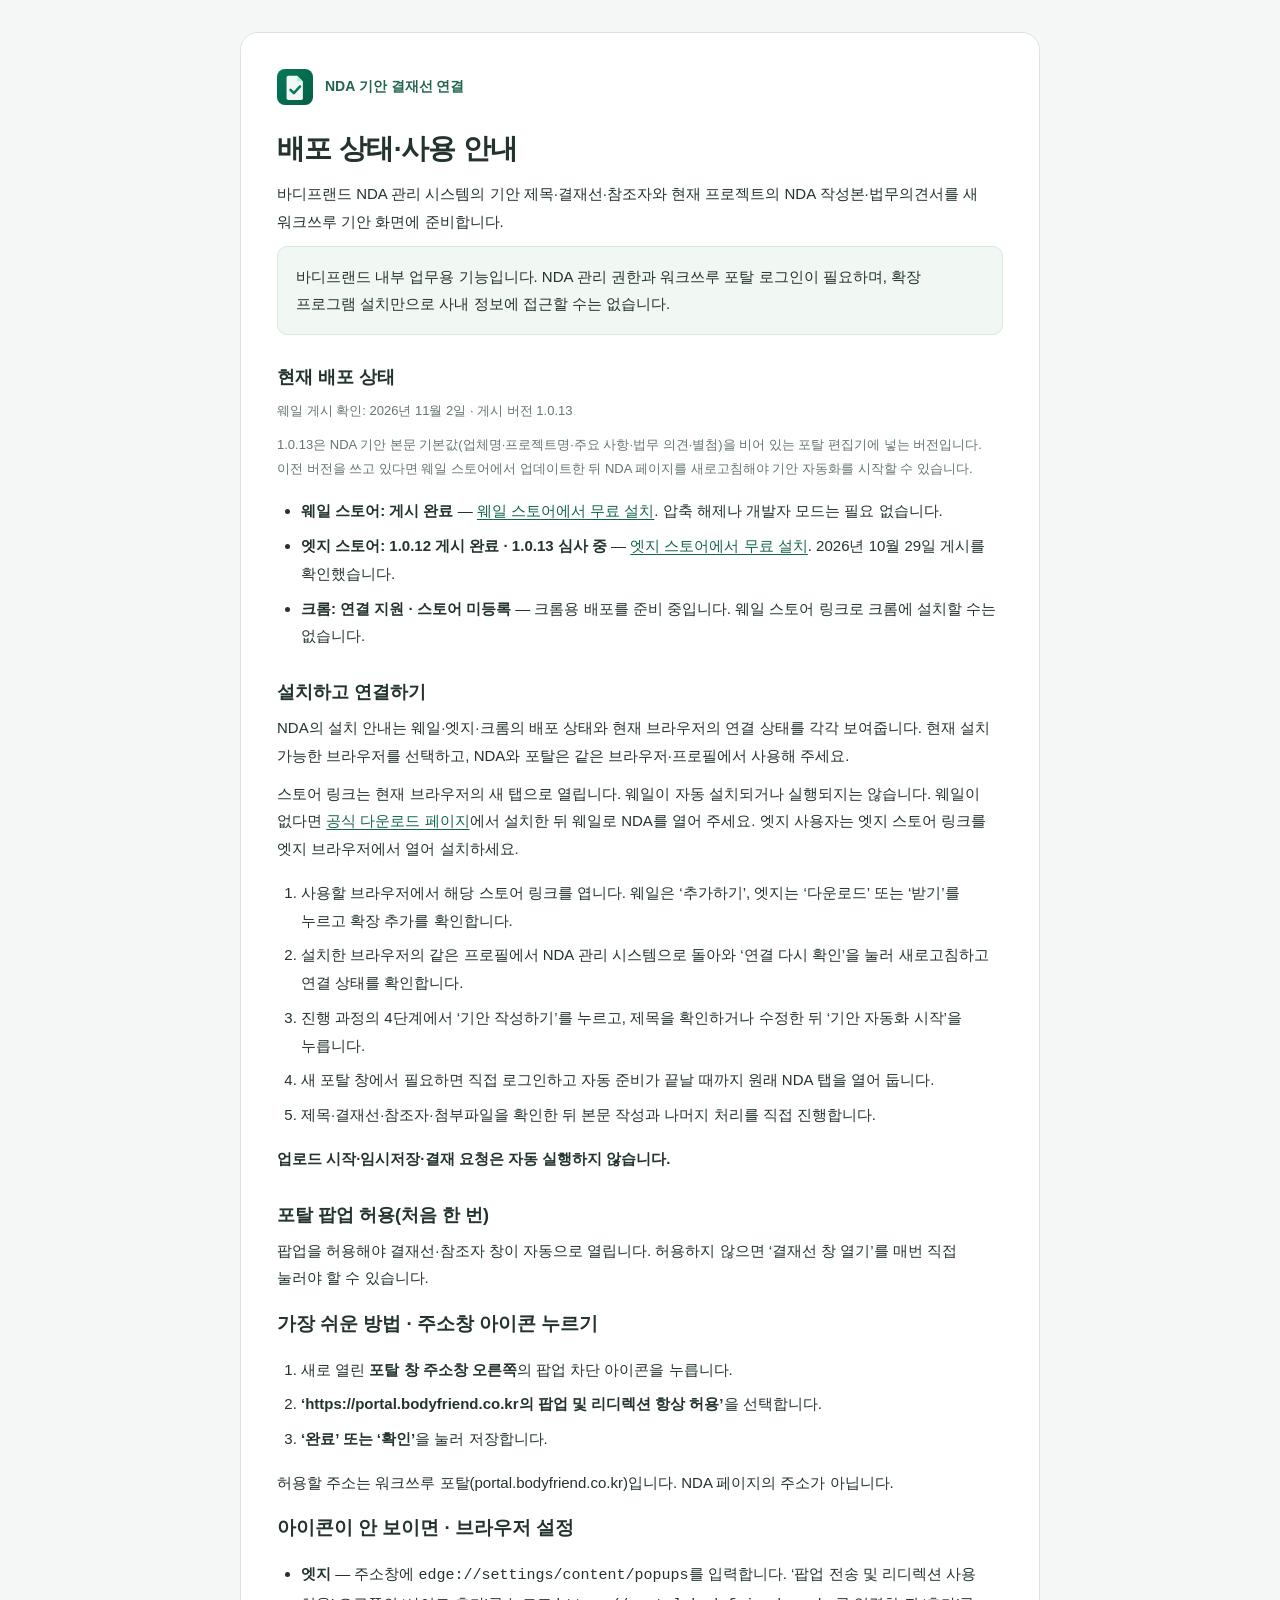
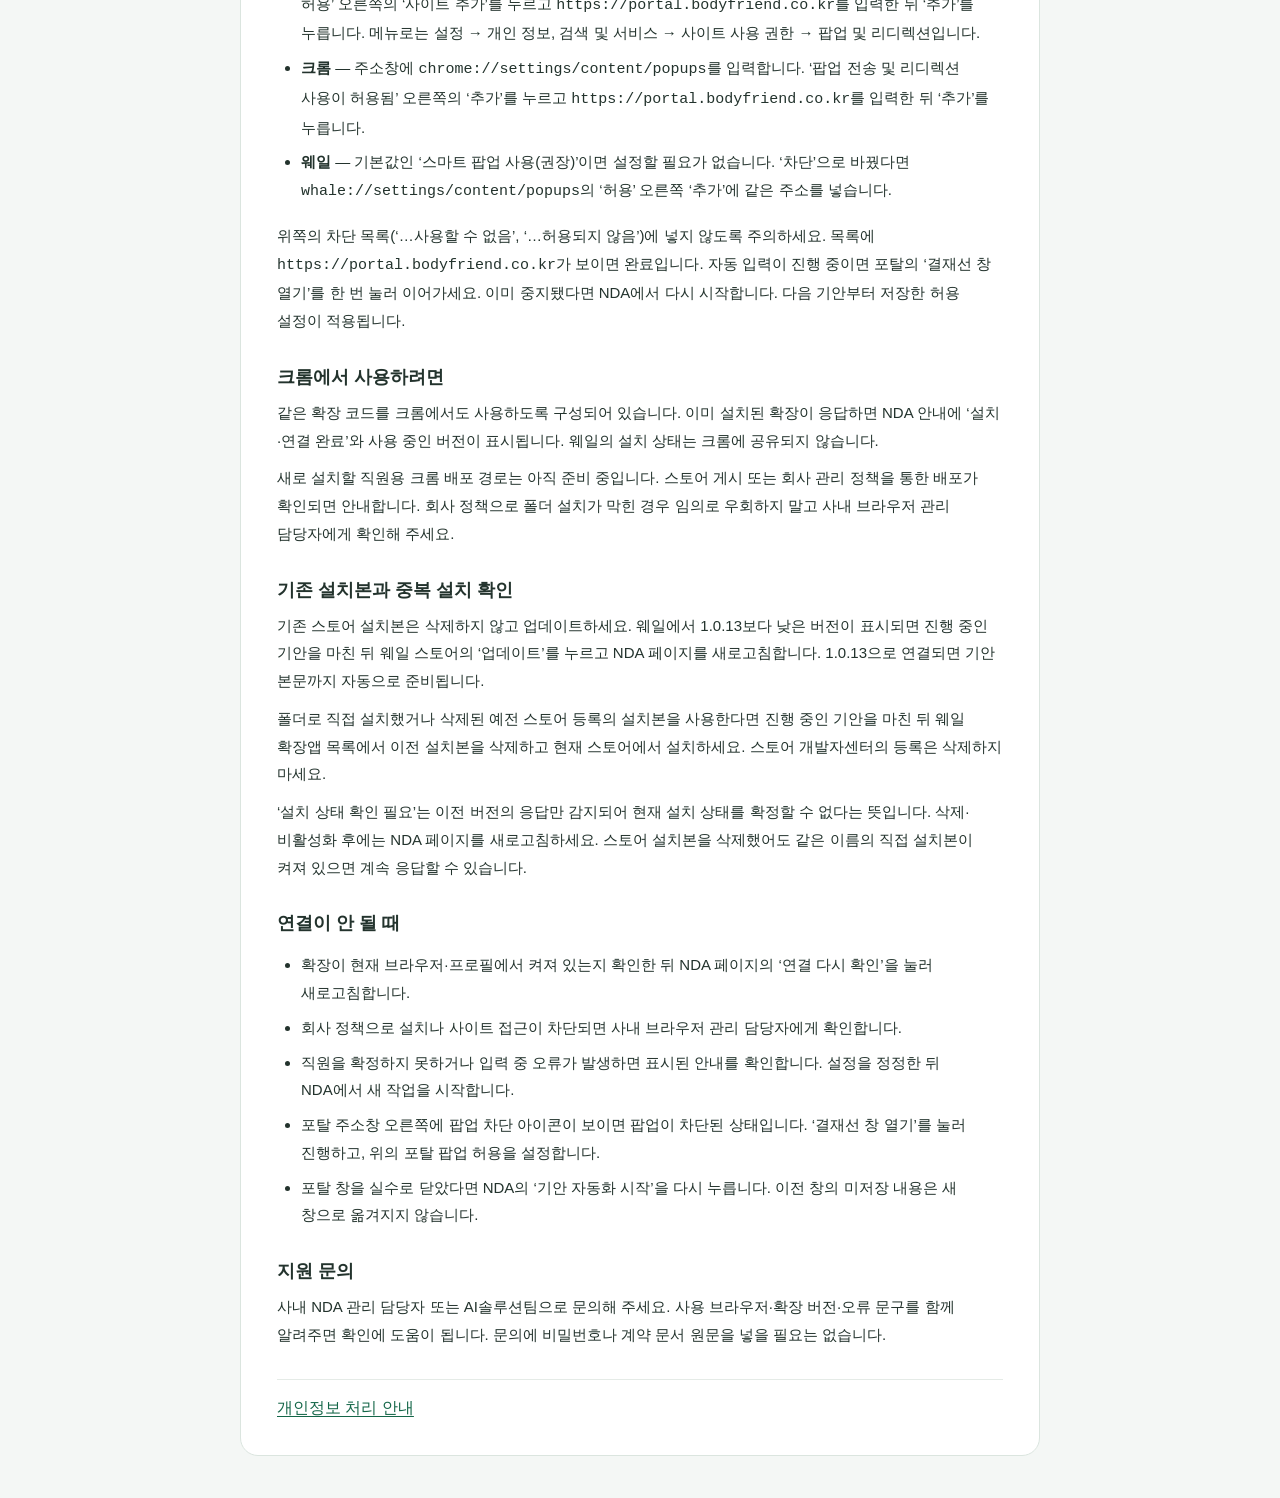
==== extension-support.html @ 659de6a8 "Publish Whale 1.0.13 and Edge 1.0.13 review status Co-Authored-By: Claude Opus 5.5 <noreply@anthropi" ====
<!DOCTYPE html>
<html lang="ko">
<head>
  <meta charset="UTF-8">
  <meta name="viewport" content="width=device-width, initial-scale=1.0">
  <title>사용 및 지원 안내 · NDA 기안 결재선 연결</title>
  <meta name="description" content="NDA 기안 결재선 연결의 스토어 설치 방법과 연결 및 지원 안내입니다.">
  <link rel="icon" href="./favicon.svg" type="image/svg+xml">
  <link rel="stylesheet" href="./extension-info.css">
</head>
<body>
<main>
  <div class="brand"><img src="./favicon.svg" alt="">NDA 기안 결재선 연결</div>
  <h1>배포 상태·사용 안내</h1>
  <p>바디프랜드 NDA 관리 시스템의 기안 제목·결재선·참조자와 현재 프로젝트의 NDA 작성본·법무의견서를 새 워크쓰루 기안 화면에 준비합니다.</p>
  <p class="notice">바디프랜드 내부 업무용 기능입니다. NDA 관리 권한과 워크쓰루 포탈 로그인이 필요하며, 확장 프로그램 설치만으로 사내 정보에 접근할 수는 없습니다.</p>
  <h2>현재 배포 상태</h2>
  <p class="meta">웨일 게시 확인: 2026년 11월 2일 · 게시 버전 1.0.13</p>
  <p class="meta">1.0.13은 NDA 기안 본문 기본값(업체명·프로젝트명·주요 사항·법무 의견·별첨)을 비어 있는 포탈 편집기에 넣는 버전입니다. 이전 버전을 쓰고 있다면 웨일 스토어에서 업데이트한 뒤 NDA 페이지를 새로고침해야 기안 자동화를 시작할 수 있습니다.</p>
  <ul>
    <li><strong>웨일 스토어: 게시 완료</strong> — <a href="https://store.whale.naver.com/detail/nmfmeagcplbbgklodnohiffhmlnccmlc" target="_blank" rel="noopener noreferrer">웨일 스토어에서 무료 설치</a>. 압축 해제나 개발자 모드는 필요 없습니다.</li>
    <li><strong>엣지 스토어: 1.0.12 게시 완료 · 1.0.13 심사 중</strong> — <a href="https://microsoftedge.microsoft.com/addons/detail/hmmjbiefojgmdlainofboggfjbjlnepg" target="_blank" rel="noopener noreferrer">엣지 스토어에서 무료 설치</a>. 2026년 10월 29일 게시를 확인했습니다.</li>
    <li><strong>크롬: 연결 지원 · 스토어 미등록</strong> — 크롬용 배포를 준비 중입니다. 웨일 스토어 링크로 크롬에 설치할 수는 없습니다.</li>
  </ul>
  <h2>설치하고 연결하기</h2>
  <p>NDA의 설치 안내는 웨일·엣지·크롬의 배포 상태와 현재 브라우저의 연결 상태를 각각 보여줍니다. 현재 설치 가능한 브라우저를 선택하고, NDA와 포탈은 같은 브라우저·프로필에서 사용해 주세요.</p>
  <p>스토어 링크는 현재 브라우저의 새 탭으로 열립니다. 웨일이 자동 설치되거나 실행되지는 않습니다. 웨일이 없다면 <a href="https://whale.naver.com/" target="_blank" rel="noopener noreferrer">공식 다운로드 페이지</a>에서 설치한 뒤 웨일로 NDA를 열어 주세요. 엣지 사용자는 엣지 스토어 링크를 엣지 브라우저에서 열어 설치하세요.</p>
  <ol>
    <li>사용할 브라우저에서 해당 스토어 링크를 엽니다. 웨일은 ‘추가하기’, 엣지는 ‘다운로드’ 또는 ‘받기’를 누르고 확장 추가를 확인합니다.</li>
    <li>설치한 브라우저의 같은 프로필에서 NDA 관리 시스템으로 돌아와 ‘연결 다시 확인’을 눌러 새로고침하고 연결 상태를 확인합니다.</li>
    <li>진행 과정의 4단계에서 ‘기안 작성하기’를 누르고, 제목을 확인하거나 수정한 뒤 ‘기안 자동화 시작’을 누릅니다.</li>
    <li>새 포탈 창에서 필요하면 직접 로그인하고 자동 준비가 끝날 때까지 원래 NDA 탭을 열어 둡니다.</li>
    <li>제목·결재선·참조자·첨부파일을 확인한 뒤 본문 작성과 나머지 처리를 직접 진행합니다.</li>
  </ol>
  <p><strong>업로드 시작·임시저장·결재 요청은 자동 실행하지 않습니다.</strong></p>
  <h2>포탈 팝업 허용(처음 한 번)</h2>
  <p>팝업을 허용해야 결재선·참조자 창이 자동으로 열립니다. 허용하지 않으면 ‘결재선 창 열기’를 매번 직접 눌러야 할 수 있습니다.</p>
  <h3>가장 쉬운 방법 · 주소창 아이콘 누르기</h3>
  <ol><li>새로 열린 <strong>포탈 창 주소창 오른쪽</strong>의 팝업 차단 아이콘을 누릅니다.</li><li><strong>‘https://portal.bodyfriend.co.kr의 팝업 및 리디렉션 항상 허용’</strong>을 선택합니다.</li><li><strong>‘완료’ 또는 ‘확인’</strong>을 눌러 저장합니다.</li></ol>
  <p>허용할 주소는 워크쓰루 포탈(portal.bodyfriend.co.kr)입니다. NDA 페이지의 주소가 아닙니다.</p>
  <h3>아이콘이 안 보이면 · 브라우저 설정</h3>
  <ul>
    <li><strong>엣지</strong> — 주소창에 <code>edge://settings/content/popups</code>를 입력합니다. ‘팝업 전송 및 리디렉션 사용 허용’ 오른쪽의 ‘사이트 추가’를 누르고 <code>https://portal.bodyfriend.co.kr</code>를 입력한 뒤 ‘추가’를 누릅니다. 메뉴로는 설정 → 개인 정보, 검색 및 서비스 → 사이트 사용 권한 → 팝업 및 리디렉션입니다.</li>
    <li><strong>크롬</strong> — 주소창에 <code>chrome://settings/content/popups</code>를 입력합니다. ‘팝업 전송 및 리디렉션 사용이 허용됨’ 오른쪽의 ‘추가’를 누르고 <code>https://portal.bodyfriend.co.kr</code>를 입력한 뒤 ‘추가’를 누릅니다.</li>
    <li><strong>웨일</strong> — 기본값인 ‘스마트 팝업 사용(권장)’이면 설정할 필요가 없습니다. ‘차단’으로 바꿨다면 <code>whale://settings/content/popups</code>의 ‘허용’ 오른쪽 ‘추가’에 같은 주소를 넣습니다.</li>
  </ul>
  <p>위쪽의 차단 목록(‘…사용할 수 없음’, ‘…허용되지 않음’)에 넣지 않도록 주의하세요. 목록에 <code>https://portal.bodyfriend.co.kr</code>가 보이면 완료입니다. 자동 입력이 진행 중이면 포탈의 ‘결재선 창 열기’를 한 번 눌러 이어가세요. 이미 중지됐다면 NDA에서 다시 시작합니다. 다음 기안부터 저장한 허용 설정이 적용됩니다.</p>
  <h2>크롬에서 사용하려면</h2>
  <p>같은 확장 코드를 크롬에서도 사용하도록 구성되어 있습니다. 이미 설치된 확장이 응답하면 NDA 안내에 ‘설치·연결 완료’와 사용 중인 버전이 표시됩니다. 웨일의 설치 상태는 크롬에 공유되지 않습니다.</p>
  <p>새로 설치할 직원용 크롬 배포 경로는 아직 준비 중입니다. 스토어 게시 또는 회사 관리 정책을 통한 배포가 확인되면 안내합니다. 회사 정책으로 폴더 설치가 막힌 경우 임의로 우회하지 말고 사내 브라우저 관리 담당자에게 확인해 주세요.</p>
  <h2>기존 설치본과 중복 설치 확인</h2>
  <p>기존 스토어 설치본은 삭제하지 않고 업데이트하세요. 웨일에서 1.0.13보다 낮은 버전이 표시되면 진행 중인 기안을 마친 뒤 웨일 스토어의 ‘업데이트’를 누르고 NDA 페이지를 새로고침합니다. 1.0.13으로 연결되면 기안 본문까지 자동으로 준비됩니다.</p>
  <p>폴더로 직접 설치했거나 삭제된 예전 스토어 등록의 설치본을 사용한다면 진행 중인 기안을 마친 뒤 웨일 확장앱 목록에서 이전 설치본을 삭제하고 현재 스토어에서 설치하세요. 스토어 개발자센터의 등록은 삭제하지 마세요.</p>
  <p>‘설치 상태 확인 필요’는 이전 버전의 응답만 감지되어 현재 설치 상태를 확정할 수 없다는 뜻입니다. 삭제·비활성화 후에는 NDA 페이지를 새로고침하세요. 스토어 설치본을 삭제했어도 같은 이름의 직접 설치본이 켜져 있으면 계속 응답할 수 있습니다.</p>
  <h2>연결이 안 될 때</h2>
  <ul>
    <li>확장이 현재 브라우저·프로필에서 켜져 있는지 확인한 뒤 NDA 페이지의 ‘연결 다시 확인’을 눌러 새로고침합니다.</li>
    <li>회사 정책으로 설치나 사이트 접근이 차단되면 사내 브라우저 관리 담당자에게 확인합니다.</li>
    <li>직원을 확정하지 못하거나 입력 중 오류가 발생하면 표시된 안내를 확인합니다. 설정을 정정한 뒤 NDA에서 새 작업을 시작합니다.</li>
    <li>포탈 주소창 오른쪽에 팝업 차단 아이콘이 보이면 팝업이 차단된 상태입니다. ‘결재선 창 열기’를 눌러 진행하고, 위의 포탈 팝업 허용을 설정합니다.</li>
    <li>포탈 창을 실수로 닫았다면 NDA의 ‘기안 자동화 시작’을 다시 누릅니다. 이전 창의 미저장 내용은 새 창으로 옮겨지지 않습니다.</li>
  </ul>
  <h2>지원 문의</h2>
  <p>사내 NDA 관리 담당자 또는 AI솔루션팀으로 문의해 주세요. 사용 브라우저·확장 버전·오류 문구를 함께 알려주면 확인에 도움이 됩니다. 문의에 비밀번호나 계약 문서 원문을 넣을 필요는 없습니다.</p>
  <footer><a href="./extension-privacy.html">개인정보 처리 안내</a></footer>
</main>
</body>
</html>
---- extension-info.css ----
:root { color-scheme: light; font-family: -apple-system, BlinkMacSystemFont, "Segoe UI", "Malgun Gothic", sans-serif; color: #23332d; background: #f4f7f5; }
* { box-sizing: border-box; }
body { margin: 0; padding: 32px 20px 48px; }
main { max-width: 800px; margin: 0 auto; background: #fff; border: 1px solid #dbe5df; border-radius: 18px; padding: 36px; }
.brand { display: flex; align-items: center; gap: 12px; font-size: 14px; font-weight: 700; color: #24654e; }
.brand img { width: 36px; height: 36px; }
h1 { margin: 24px 0 12px; font-size: 28px; line-height: 1.4; letter-spacing: -.6px; }
h2 { margin: 30px 0 10px; font-size: 18px; }
p, li { font-size: 15px; line-height: 1.85; overflow-wrap: anywhere; word-break: keep-all; }
p { margin: 10px 0; }
ul, ol { padding-left: 24px; }
li { margin: 7px 0; }
a { color: #146648; text-underline-offset: 3px; }
a:focus-visible { outline: 3px solid #a5d8bc; outline-offset: 4px; border-radius: 3px; }
.meta { color: #65776d; font-size: 13px; }
.notice { padding: 16px 18px; background: #f1f8f4; border: 1px solid #d7e9de; border-radius: 10px; }
footer { border-top: 1px solid #e5ebe7; margin-top: 30px; padding-top: 18px; }
@media (max-width: 480px) { body { padding: 14px 12px 28px; } main { padding: 24px 20px; border-radius: 14px; } h1 { font-size: 24px; } }
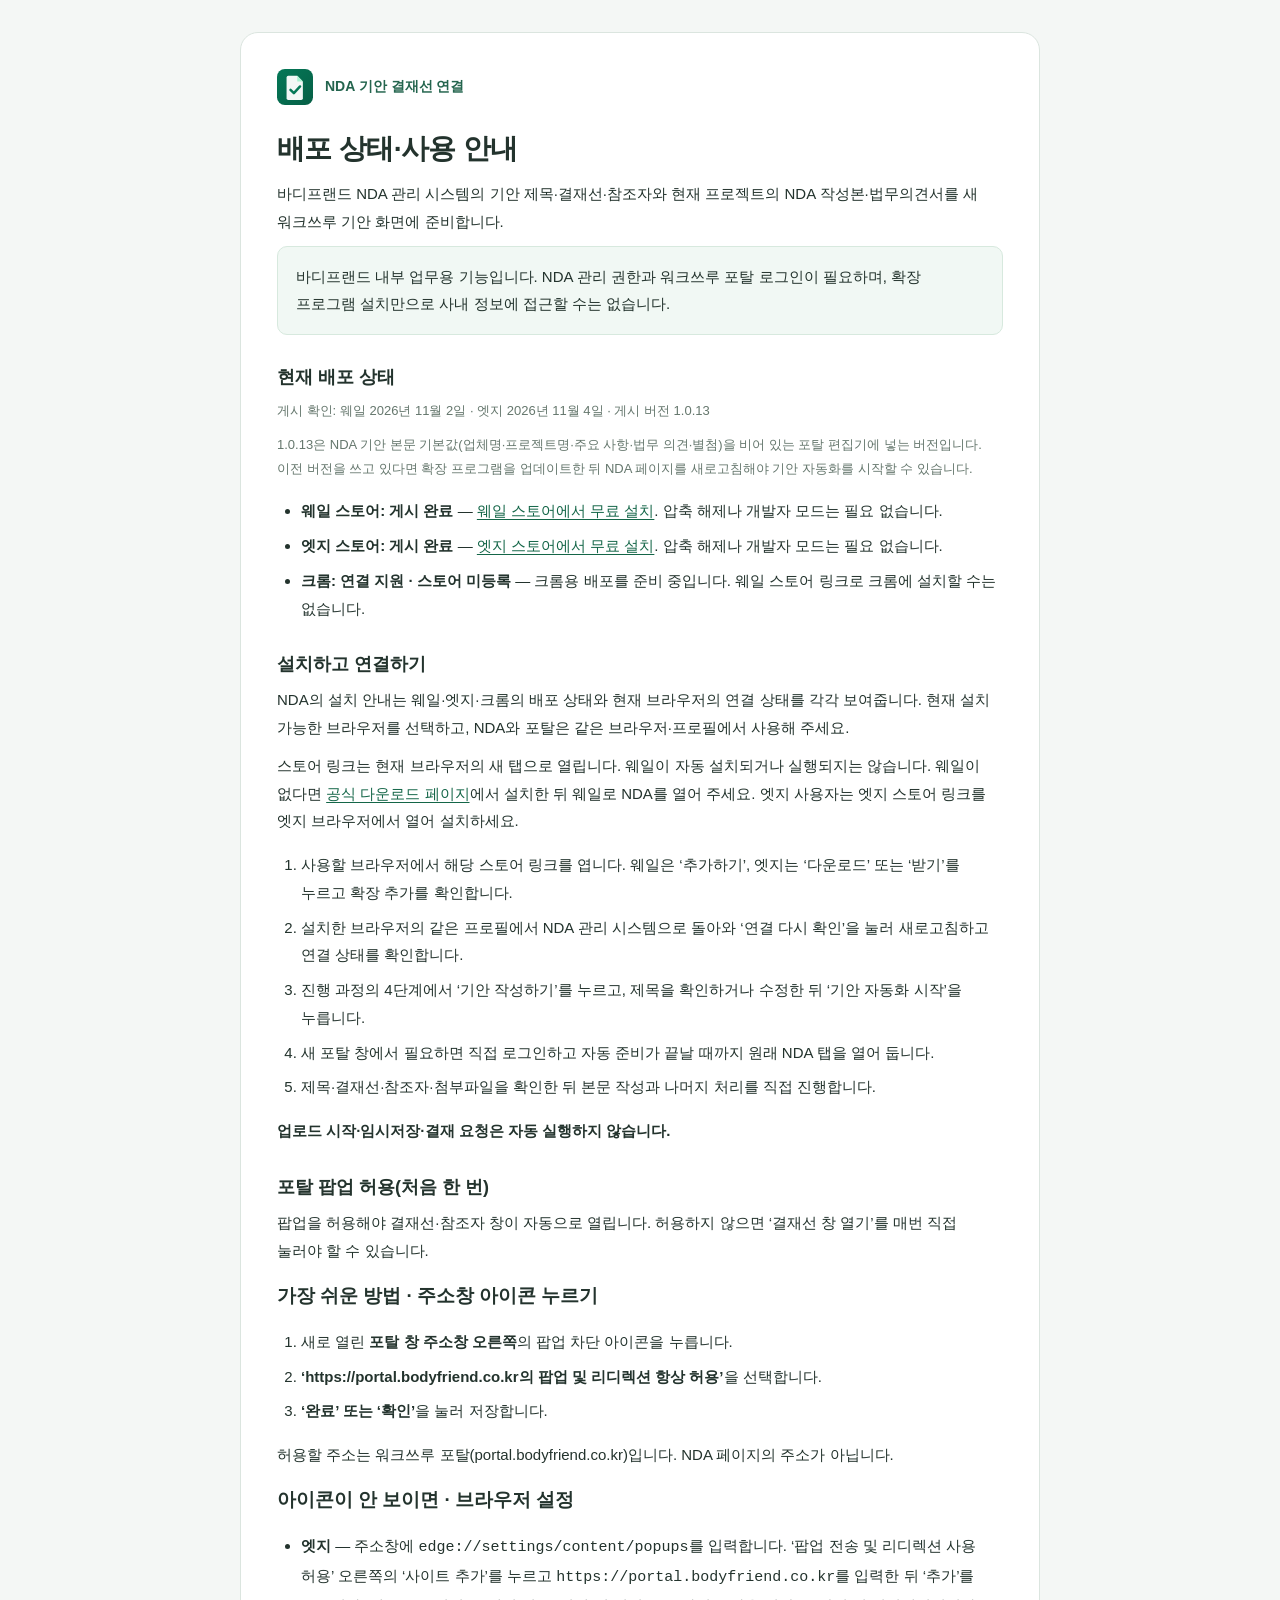
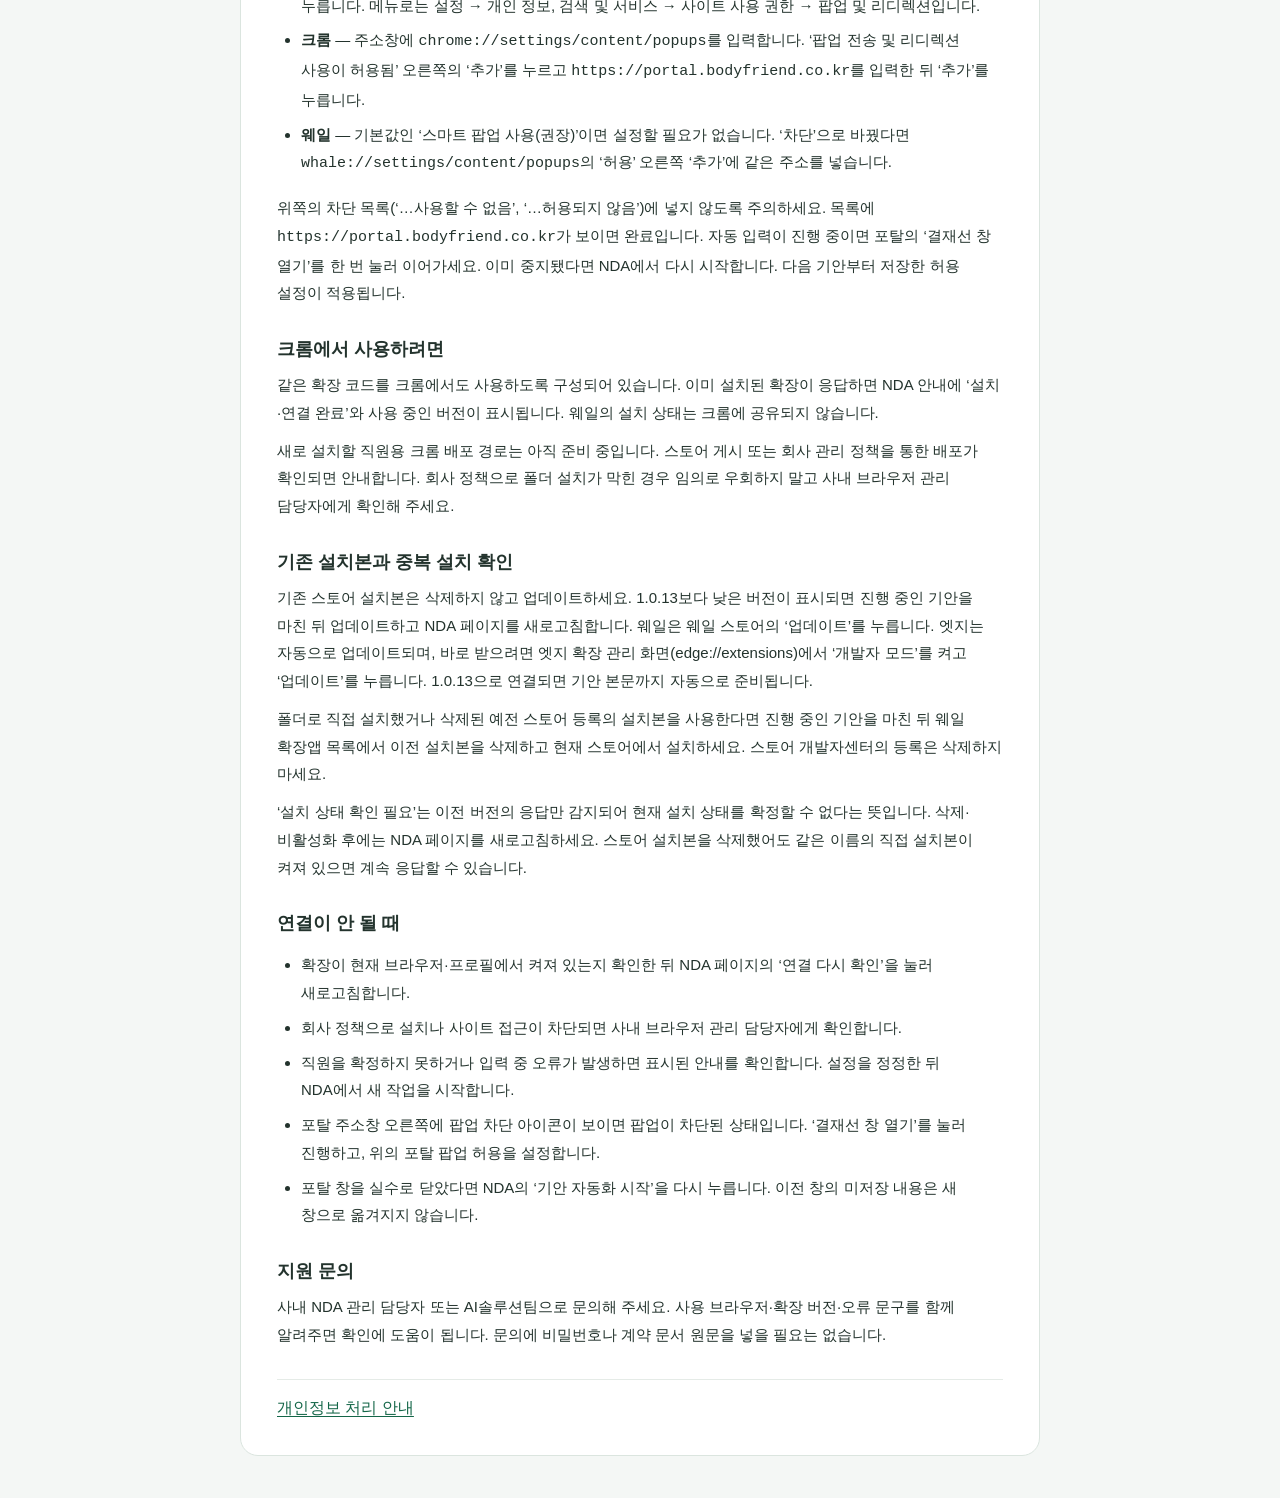
==== commit 3b14b379: "Publish Edge 1.0.13 and add Edge update steps Co-Authored-By: Claude Opus 5.5 <noreply@anthropic.com" ====
--- a/extension-support.html
+++ b/extension-support.html
@@ -15,11 +15,11 @@
   <p>바디프랜드 NDA 관리 시스템의 기안 제목·결재선·참조자와 현재 프로젝트의 NDA 작성본·법무의견서를 새 워크쓰루 기안 화면에 준비합니다.</p>
   <p class="notice">바디프랜드 내부 업무용 기능입니다. NDA 관리 권한과 워크쓰루 포탈 로그인이 필요하며, 확장 프로그램 설치만으로 사내 정보에 접근할 수는 없습니다.</p>
   <h2>현재 배포 상태</h2>
-  <p class="meta">웨일 게시 확인: 2026년 11월 2일 · 게시 버전 1.0.13</p>
-  <p class="meta">1.0.13은 NDA 기안 본문 기본값(업체명·프로젝트명·주요 사항·법무 의견·별첨)을 비어 있는 포탈 편집기에 넣는 버전입니다. 이전 버전을 쓰고 있다면 웨일 스토어에서 업데이트한 뒤 NDA 페이지를 새로고침해야 기안 자동화를 시작할 수 있습니다.</p>
+  <p class="meta">게시 확인: 웨일 2026년 11월 2일 · 엣지 2026년 11월 4일 · 게시 버전 1.0.13</p>
+  <p class="meta">1.0.13은 NDA 기안 본문 기본값(업체명·프로젝트명·주요 사항·법무 의견·별첨)을 비어 있는 포탈 편집기에 넣는 버전입니다. 이전 버전을 쓰고 있다면 확장 프로그램을 업데이트한 뒤 NDA 페이지를 새로고침해야 기안 자동화를 시작할 수 있습니다.</p>
   <ul>
     <li><strong>웨일 스토어: 게시 완료</strong> — <a href="https://store.whale.naver.com/detail/nmfmeagcplbbgklodnohiffhmlnccmlc" target="_blank" rel="noopener noreferrer">웨일 스토어에서 무료 설치</a>. 압축 해제나 개발자 모드는 필요 없습니다.</li>
-    <li><strong>엣지 스토어: 1.0.12 게시 완료 · 1.0.13 심사 중</strong> — <a href="https://microsoftedge.microsoft.com/addons/detail/hmmjbiefojgmdlainofboggfjbjlnepg" target="_blank" rel="noopener noreferrer">엣지 스토어에서 무료 설치</a>. 2026년 10월 29일 게시를 확인했습니다.</li>
+    <li><strong>엣지 스토어: 게시 완료</strong> — <a href="https://microsoftedge.microsoft.com/addons/detail/hmmjbiefojgmdlainofboggfjbjlnepg" target="_blank" rel="noopener noreferrer">엣지 스토어에서 무료 설치</a>. 압축 해제나 개발자 모드는 필요 없습니다.</li>
     <li><strong>크롬: 연결 지원 · 스토어 미등록</strong> — 크롬용 배포를 준비 중입니다. 웨일 스토어 링크로 크롬에 설치할 수는 없습니다.</li>
   </ul>
   <h2>설치하고 연결하기</h2>
@@ -49,7 +49,7 @@
   <p>같은 확장 코드를 크롬에서도 사용하도록 구성되어 있습니다. 이미 설치된 확장이 응답하면 NDA 안내에 ‘설치·연결 완료’와 사용 중인 버전이 표시됩니다. 웨일의 설치 상태는 크롬에 공유되지 않습니다.</p>
   <p>새로 설치할 직원용 크롬 배포 경로는 아직 준비 중입니다. 스토어 게시 또는 회사 관리 정책을 통한 배포가 확인되면 안내합니다. 회사 정책으로 폴더 설치가 막힌 경우 임의로 우회하지 말고 사내 브라우저 관리 담당자에게 확인해 주세요.</p>
   <h2>기존 설치본과 중복 설치 확인</h2>
-  <p>기존 스토어 설치본은 삭제하지 않고 업데이트하세요. 웨일에서 1.0.13보다 낮은 버전이 표시되면 진행 중인 기안을 마친 뒤 웨일 스토어의 ‘업데이트’를 누르고 NDA 페이지를 새로고침합니다. 1.0.13으로 연결되면 기안 본문까지 자동으로 준비됩니다.</p>
+  <p>기존 스토어 설치본은 삭제하지 않고 업데이트하세요. 1.0.13보다 낮은 버전이 표시되면 진행 중인 기안을 마친 뒤 업데이트하고 NDA 페이지를 새로고침합니다. 웨일은 웨일 스토어의 ‘업데이트’를 누릅니다. 엣지는 자동으로 업데이트되며, 바로 받으려면 엣지 확장 관리 화면(edge://extensions)에서 ‘개발자 모드’를 켜고 ‘업데이트’를 누릅니다. 1.0.13으로 연결되면 기안 본문까지 자동으로 준비됩니다.</p>
   <p>폴더로 직접 설치했거나 삭제된 예전 스토어 등록의 설치본을 사용한다면 진행 중인 기안을 마친 뒤 웨일 확장앱 목록에서 이전 설치본을 삭제하고 현재 스토어에서 설치하세요. 스토어 개발자센터의 등록은 삭제하지 마세요.</p>
   <p>‘설치 상태 확인 필요’는 이전 버전의 응답만 감지되어 현재 설치 상태를 확정할 수 없다는 뜻입니다. 삭제·비활성화 후에는 NDA 페이지를 새로고침하세요. 스토어 설치본을 삭제했어도 같은 이름의 직접 설치본이 켜져 있으면 계속 응답할 수 있습니다.</p>
   <h2>연결이 안 될 때</h2>
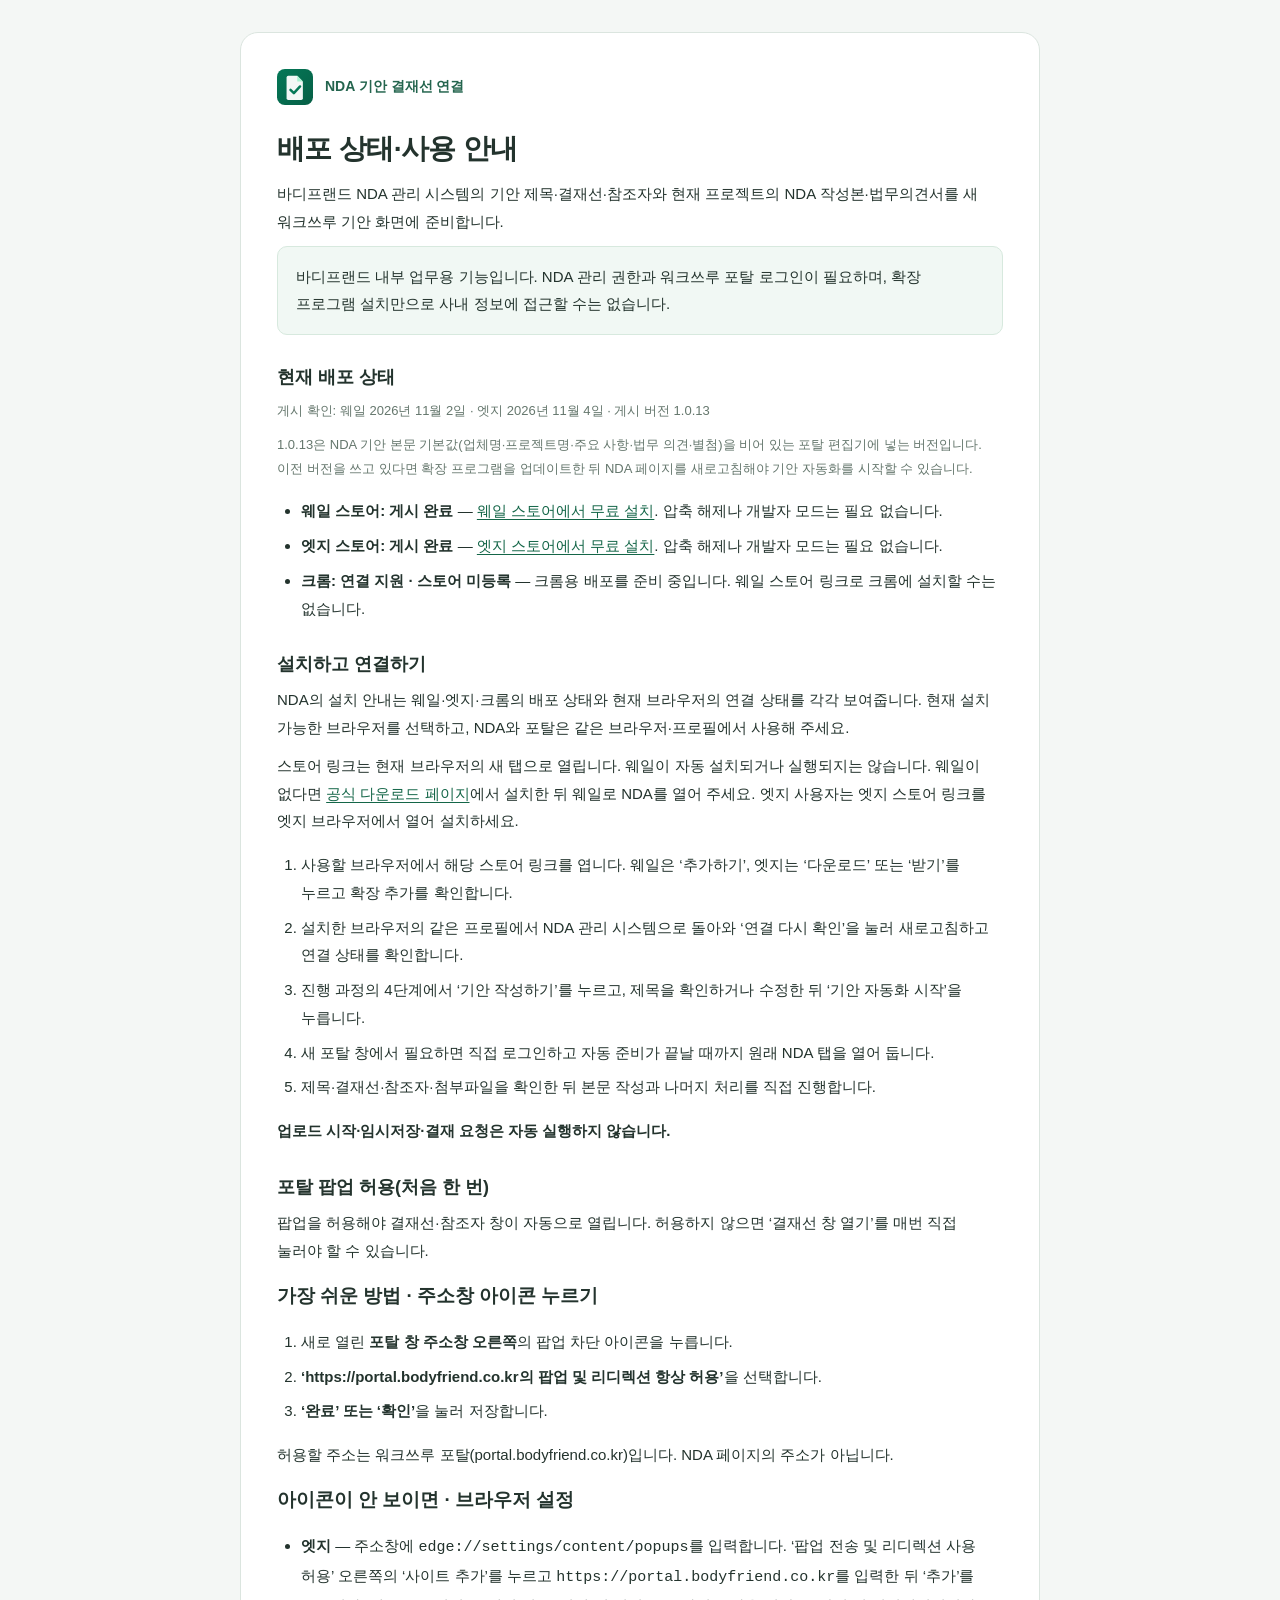
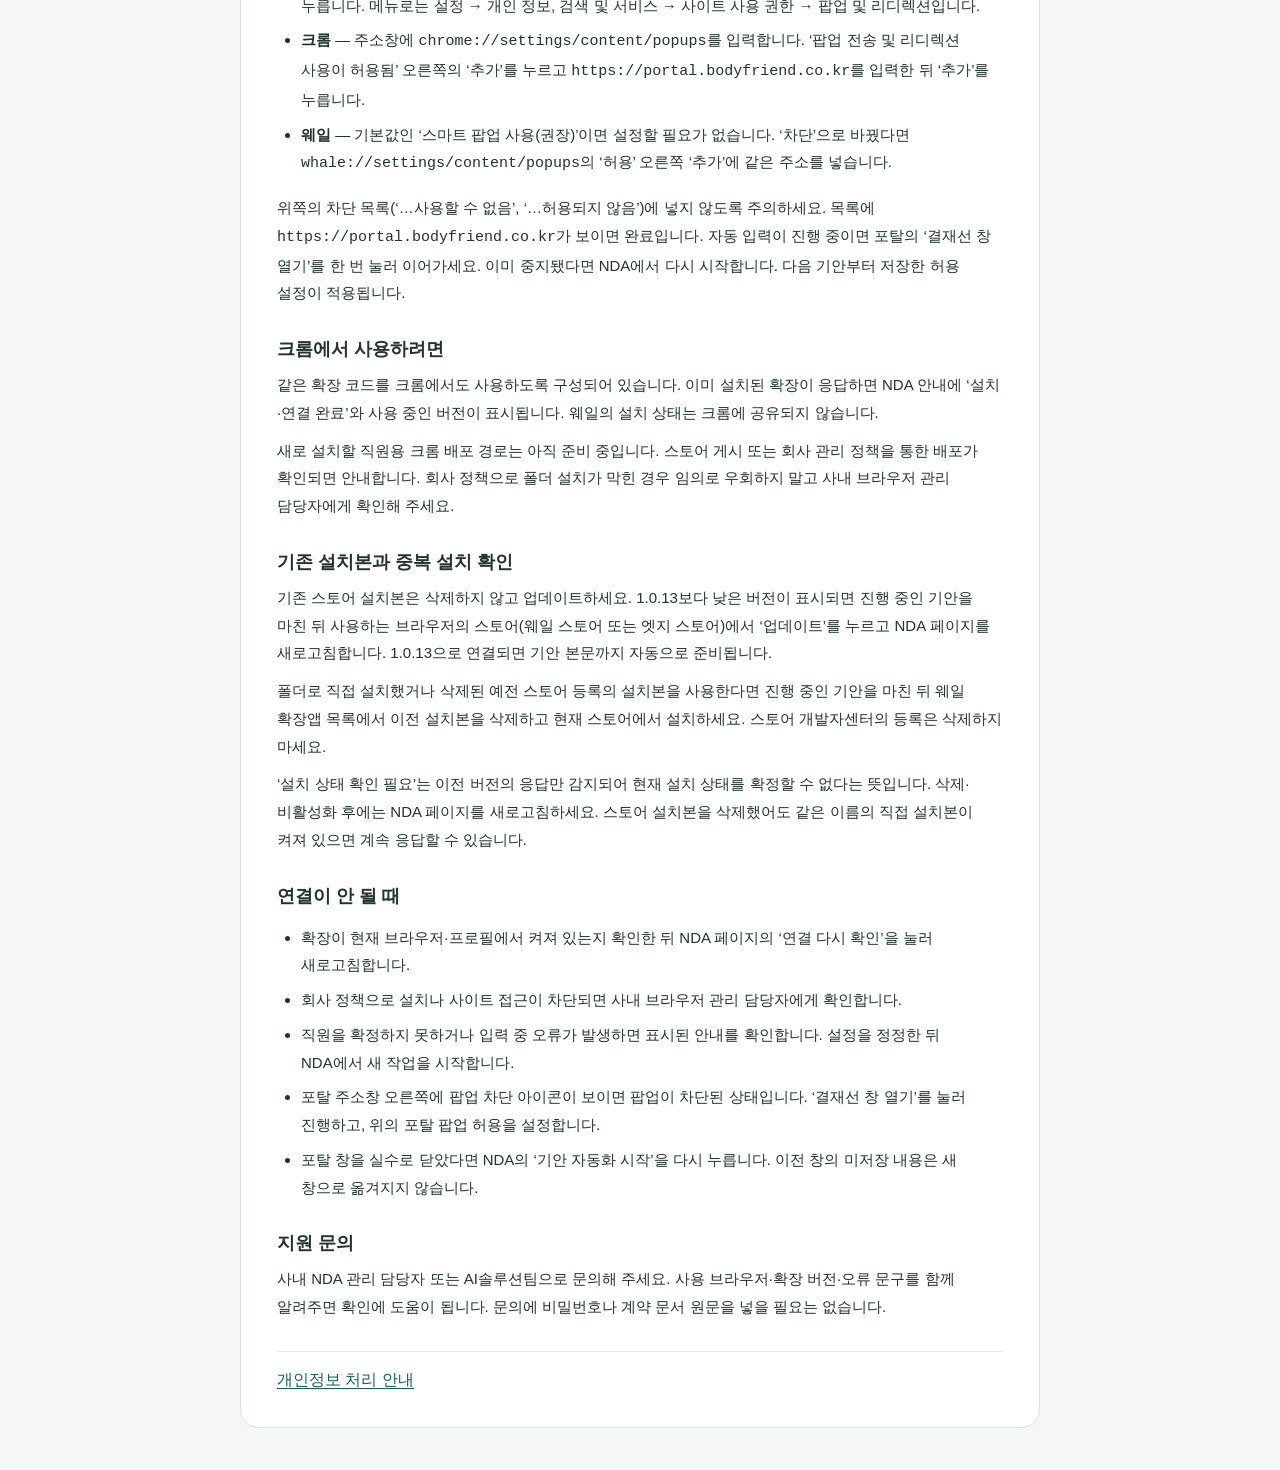
==== commit 43b107f6: "Point Edge updates to the Edge store Co-Authored-By: Claude Opus 5.5 <noreply@anthropic.com>" ====
--- a/extension-support.html
+++ b/extension-support.html
@@ -49,7 +49,7 @@
   <p>같은 확장 코드를 크롬에서도 사용하도록 구성되어 있습니다. 이미 설치된 확장이 응답하면 NDA 안내에 ‘설치·연결 완료’와 사용 중인 버전이 표시됩니다. 웨일의 설치 상태는 크롬에 공유되지 않습니다.</p>
   <p>새로 설치할 직원용 크롬 배포 경로는 아직 준비 중입니다. 스토어 게시 또는 회사 관리 정책을 통한 배포가 확인되면 안내합니다. 회사 정책으로 폴더 설치가 막힌 경우 임의로 우회하지 말고 사내 브라우저 관리 담당자에게 확인해 주세요.</p>
   <h2>기존 설치본과 중복 설치 확인</h2>
-  <p>기존 스토어 설치본은 삭제하지 않고 업데이트하세요. 1.0.13보다 낮은 버전이 표시되면 진행 중인 기안을 마친 뒤 업데이트하고 NDA 페이지를 새로고침합니다. 웨일은 웨일 스토어의 ‘업데이트’를 누릅니다. 엣지는 자동으로 업데이트되며, 바로 받으려면 엣지 확장 관리 화면(edge://extensions)에서 ‘개발자 모드’를 켜고 ‘업데이트’를 누릅니다. 1.0.13으로 연결되면 기안 본문까지 자동으로 준비됩니다.</p>
+  <p>기존 스토어 설치본은 삭제하지 않고 업데이트하세요. 1.0.13보다 낮은 버전이 표시되면 진행 중인 기안을 마친 뒤 사용하는 브라우저의 스토어(웨일 스토어 또는 엣지 스토어)에서 ‘업데이트’를 누르고 NDA 페이지를 새로고침합니다. 1.0.13으로 연결되면 기안 본문까지 자동으로 준비됩니다.</p>
   <p>폴더로 직접 설치했거나 삭제된 예전 스토어 등록의 설치본을 사용한다면 진행 중인 기안을 마친 뒤 웨일 확장앱 목록에서 이전 설치본을 삭제하고 현재 스토어에서 설치하세요. 스토어 개발자센터의 등록은 삭제하지 마세요.</p>
   <p>‘설치 상태 확인 필요’는 이전 버전의 응답만 감지되어 현재 설치 상태를 확정할 수 없다는 뜻입니다. 삭제·비활성화 후에는 NDA 페이지를 새로고침하세요. 스토어 설치본을 삭제했어도 같은 이름의 직접 설치본이 켜져 있으면 계속 응답할 수 있습니다.</p>
   <h2>연결이 안 될 때</h2>
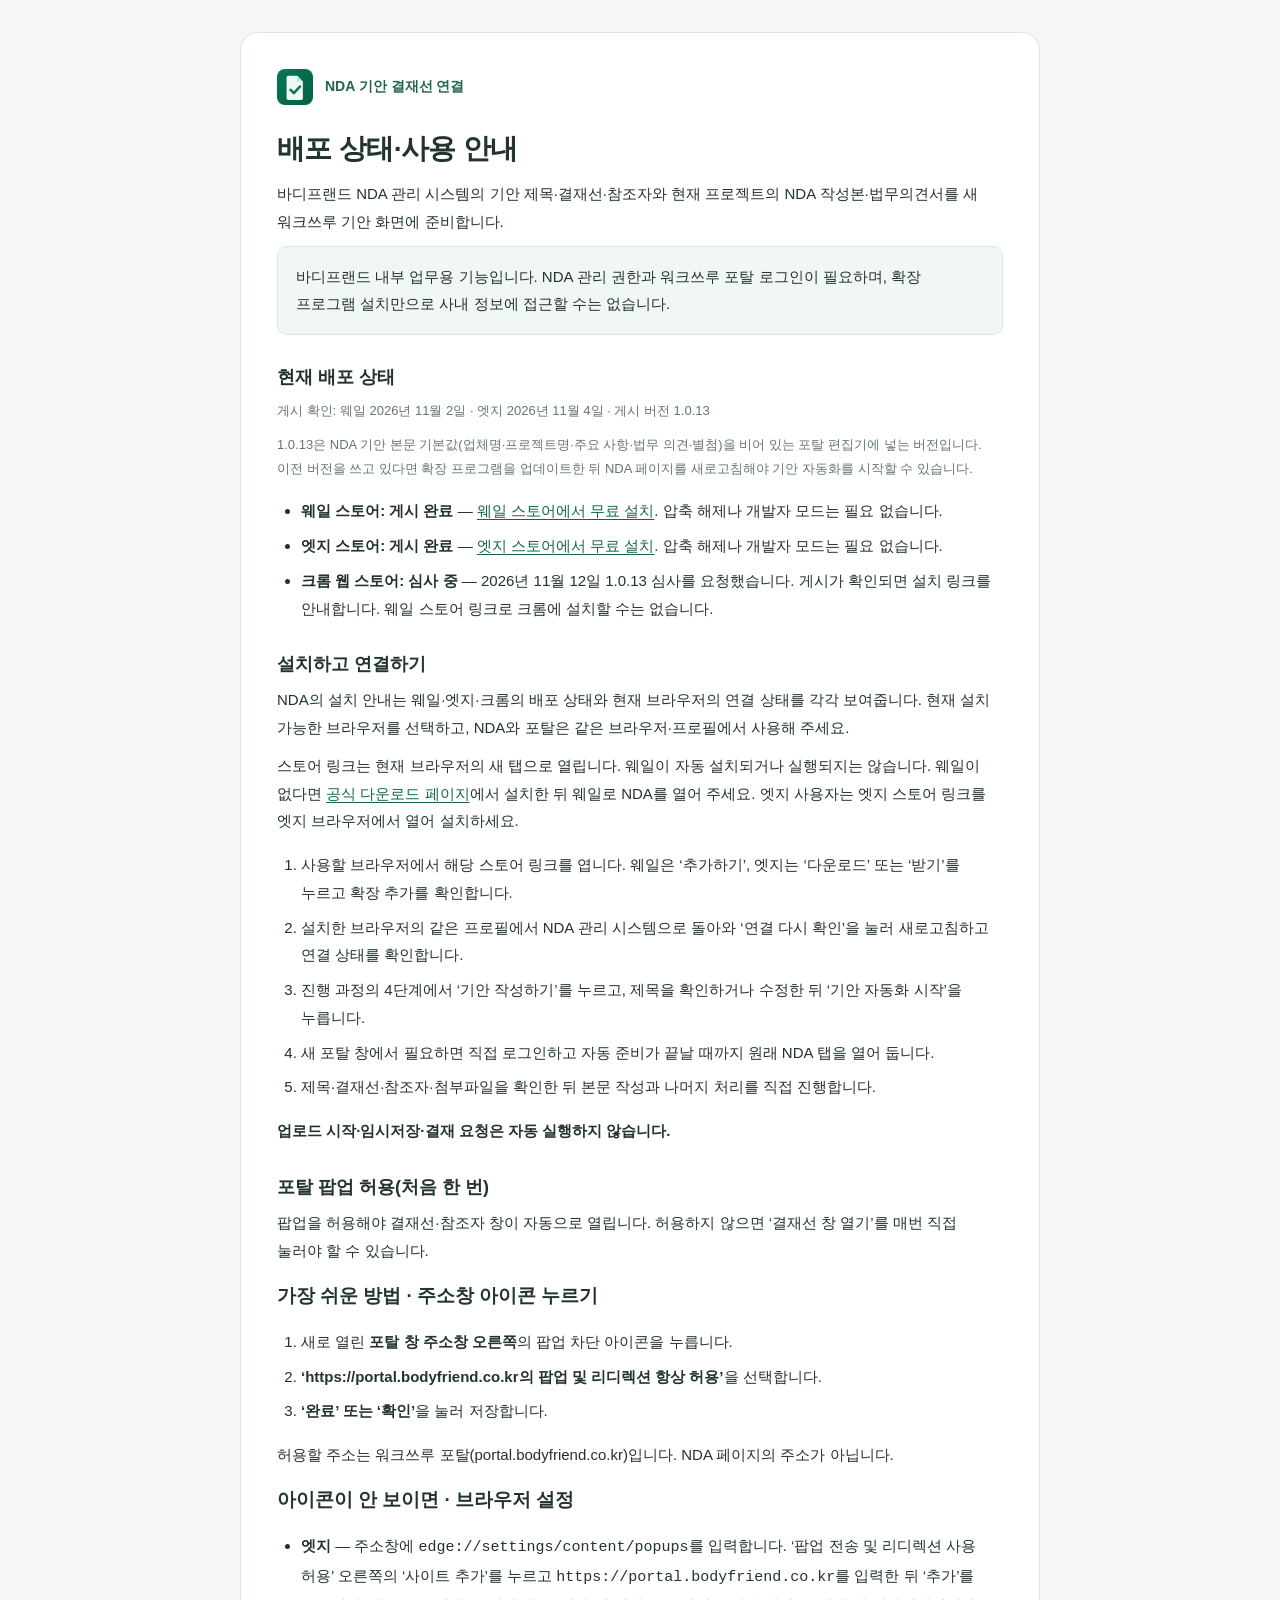
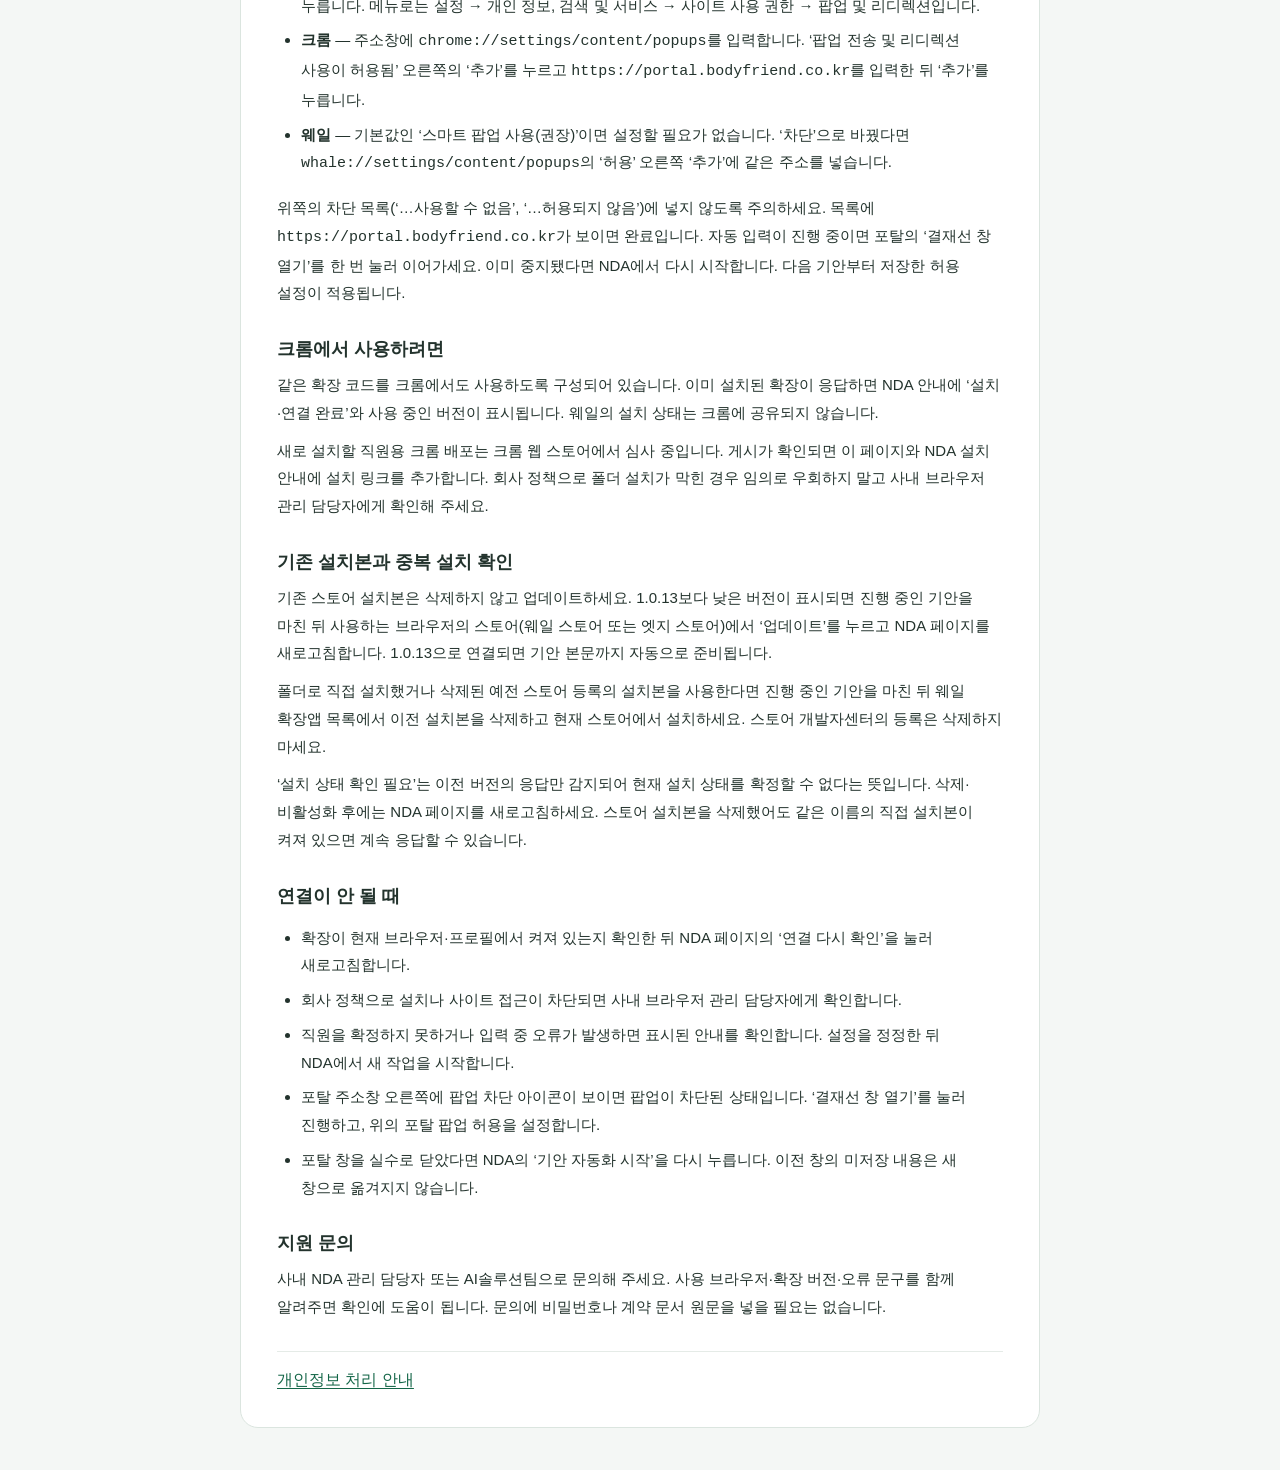
==== commit 89539e97: "Show Chrome Web Store review status Co-Authored-By: Claude Opus 5.5 <noreply@anthropic.com>" ====
--- a/extension-support.html
+++ b/extension-support.html
@@ -20,7 +20,7 @@
   <ul>
     <li><strong>웨일 스토어: 게시 완료</strong> — <a href="https://store.whale.naver.com/detail/nmfmeagcplbbgklodnohiffhmlnccmlc" target="_blank" rel="noopener noreferrer">웨일 스토어에서 무료 설치</a>. 압축 해제나 개발자 모드는 필요 없습니다.</li>
     <li><strong>엣지 스토어: 게시 완료</strong> — <a href="https://microsoftedge.microsoft.com/addons/detail/hmmjbiefojgmdlainofboggfjbjlnepg" target="_blank" rel="noopener noreferrer">엣지 스토어에서 무료 설치</a>. 압축 해제나 개발자 모드는 필요 없습니다.</li>
-    <li><strong>크롬: 연결 지원 · 스토어 미등록</strong> — 크롬용 배포를 준비 중입니다. 웨일 스토어 링크로 크롬에 설치할 수는 없습니다.</li>
+    <li><strong>크롬 웹 스토어: 심사 중</strong> — 2026년 11월 12일 1.0.13 심사를 요청했습니다. 게시가 확인되면 설치 링크를 안내합니다. 웨일 스토어 링크로 크롬에 설치할 수는 없습니다.</li>
   </ul>
   <h2>설치하고 연결하기</h2>
   <p>NDA의 설치 안내는 웨일·엣지·크롬의 배포 상태와 현재 브라우저의 연결 상태를 각각 보여줍니다. 현재 설치 가능한 브라우저를 선택하고, NDA와 포탈은 같은 브라우저·프로필에서 사용해 주세요.</p>
@@ -47,7 +47,7 @@
   <p>위쪽의 차단 목록(‘…사용할 수 없음’, ‘…허용되지 않음’)에 넣지 않도록 주의하세요. 목록에 <code>https://portal.bodyfriend.co.kr</code>가 보이면 완료입니다. 자동 입력이 진행 중이면 포탈의 ‘결재선 창 열기’를 한 번 눌러 이어가세요. 이미 중지됐다면 NDA에서 다시 시작합니다. 다음 기안부터 저장한 허용 설정이 적용됩니다.</p>
   <h2>크롬에서 사용하려면</h2>
   <p>같은 확장 코드를 크롬에서도 사용하도록 구성되어 있습니다. 이미 설치된 확장이 응답하면 NDA 안내에 ‘설치·연결 완료’와 사용 중인 버전이 표시됩니다. 웨일의 설치 상태는 크롬에 공유되지 않습니다.</p>
-  <p>새로 설치할 직원용 크롬 배포 경로는 아직 준비 중입니다. 스토어 게시 또는 회사 관리 정책을 통한 배포가 확인되면 안내합니다. 회사 정책으로 폴더 설치가 막힌 경우 임의로 우회하지 말고 사내 브라우저 관리 담당자에게 확인해 주세요.</p>
+  <p>새로 설치할 직원용 크롬 배포는 크롬 웹 스토어에서 심사 중입니다. 게시가 확인되면 이 페이지와 NDA 설치 안내에 설치 링크를 추가합니다. 회사 정책으로 폴더 설치가 막힌 경우 임의로 우회하지 말고 사내 브라우저 관리 담당자에게 확인해 주세요.</p>
   <h2>기존 설치본과 중복 설치 확인</h2>
   <p>기존 스토어 설치본은 삭제하지 않고 업데이트하세요. 1.0.13보다 낮은 버전이 표시되면 진행 중인 기안을 마친 뒤 사용하는 브라우저의 스토어(웨일 스토어 또는 엣지 스토어)에서 ‘업데이트’를 누르고 NDA 페이지를 새로고침합니다. 1.0.13으로 연결되면 기안 본문까지 자동으로 준비됩니다.</p>
   <p>폴더로 직접 설치했거나 삭제된 예전 스토어 등록의 설치본을 사용한다면 진행 중인 기안을 마친 뒤 웨일 확장앱 목록에서 이전 설치본을 삭제하고 현재 스토어에서 설치하세요. 스토어 개발자센터의 등록은 삭제하지 마세요.</p>
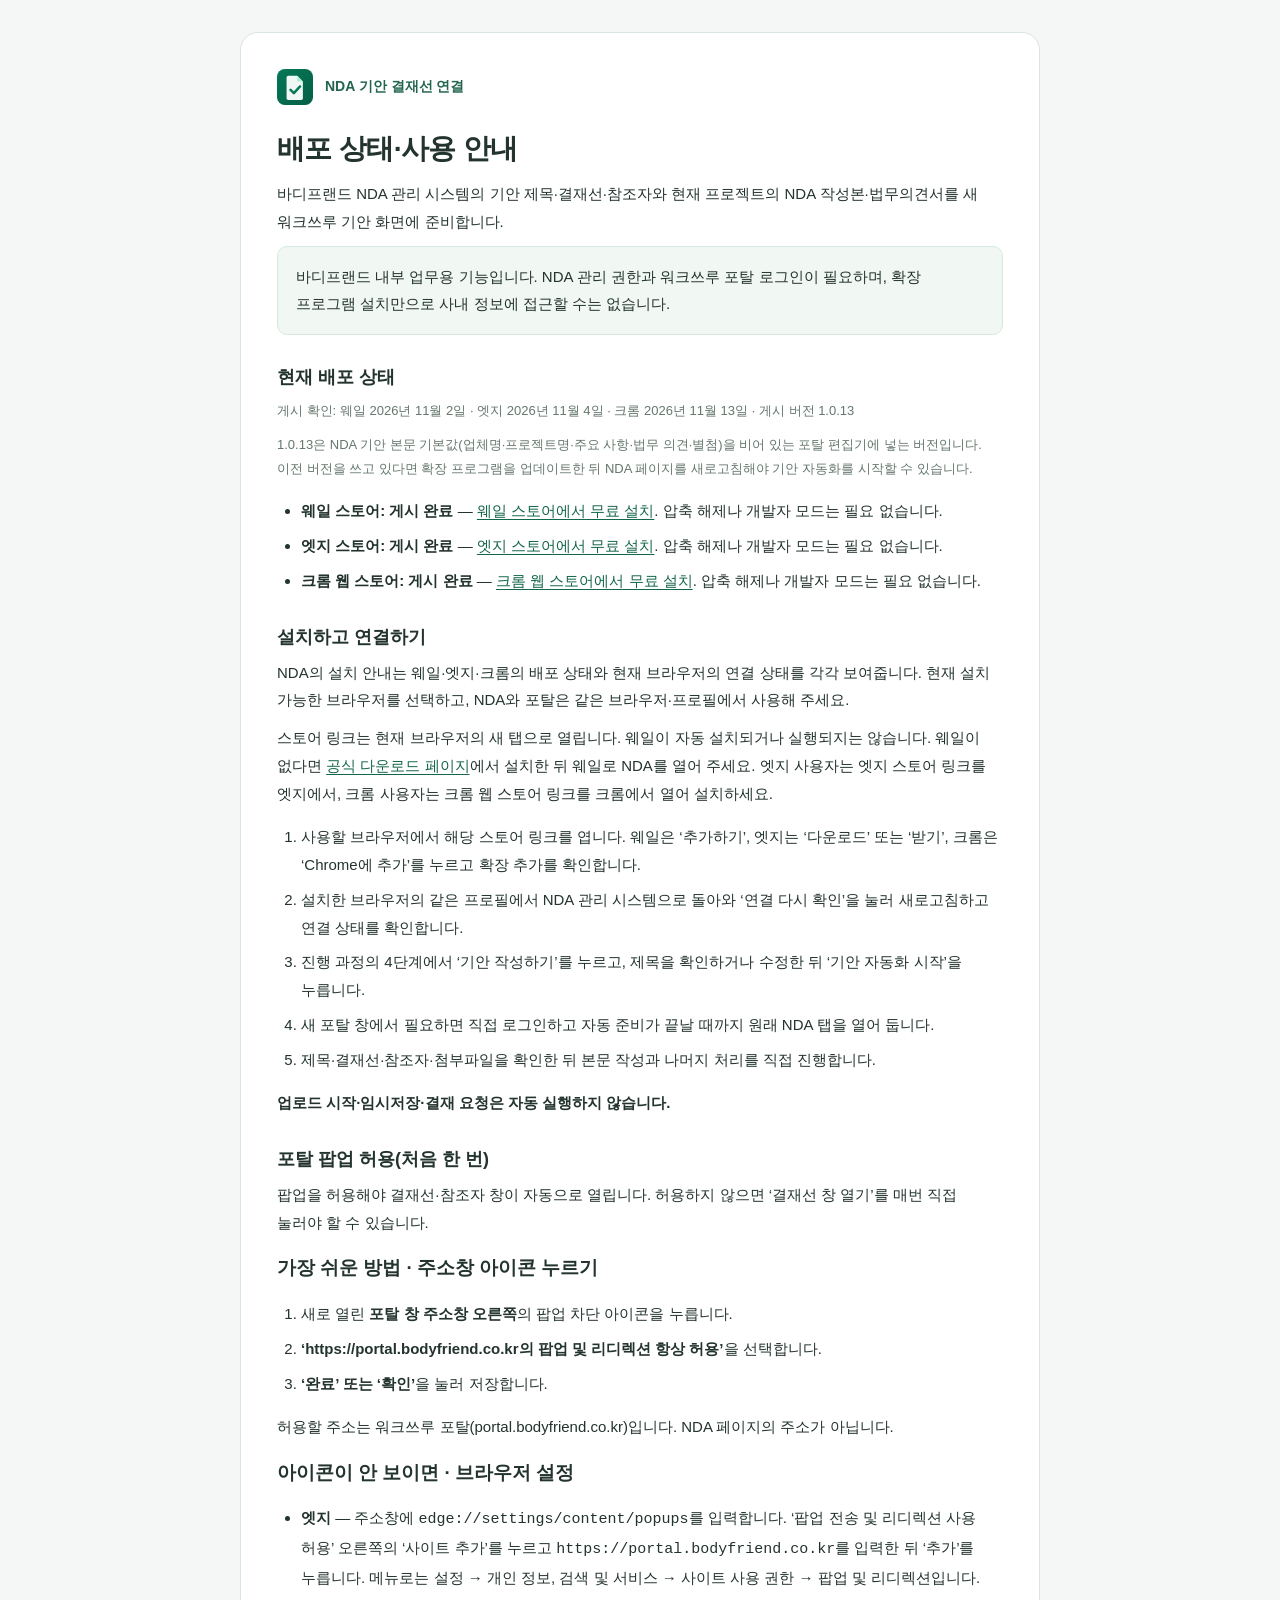
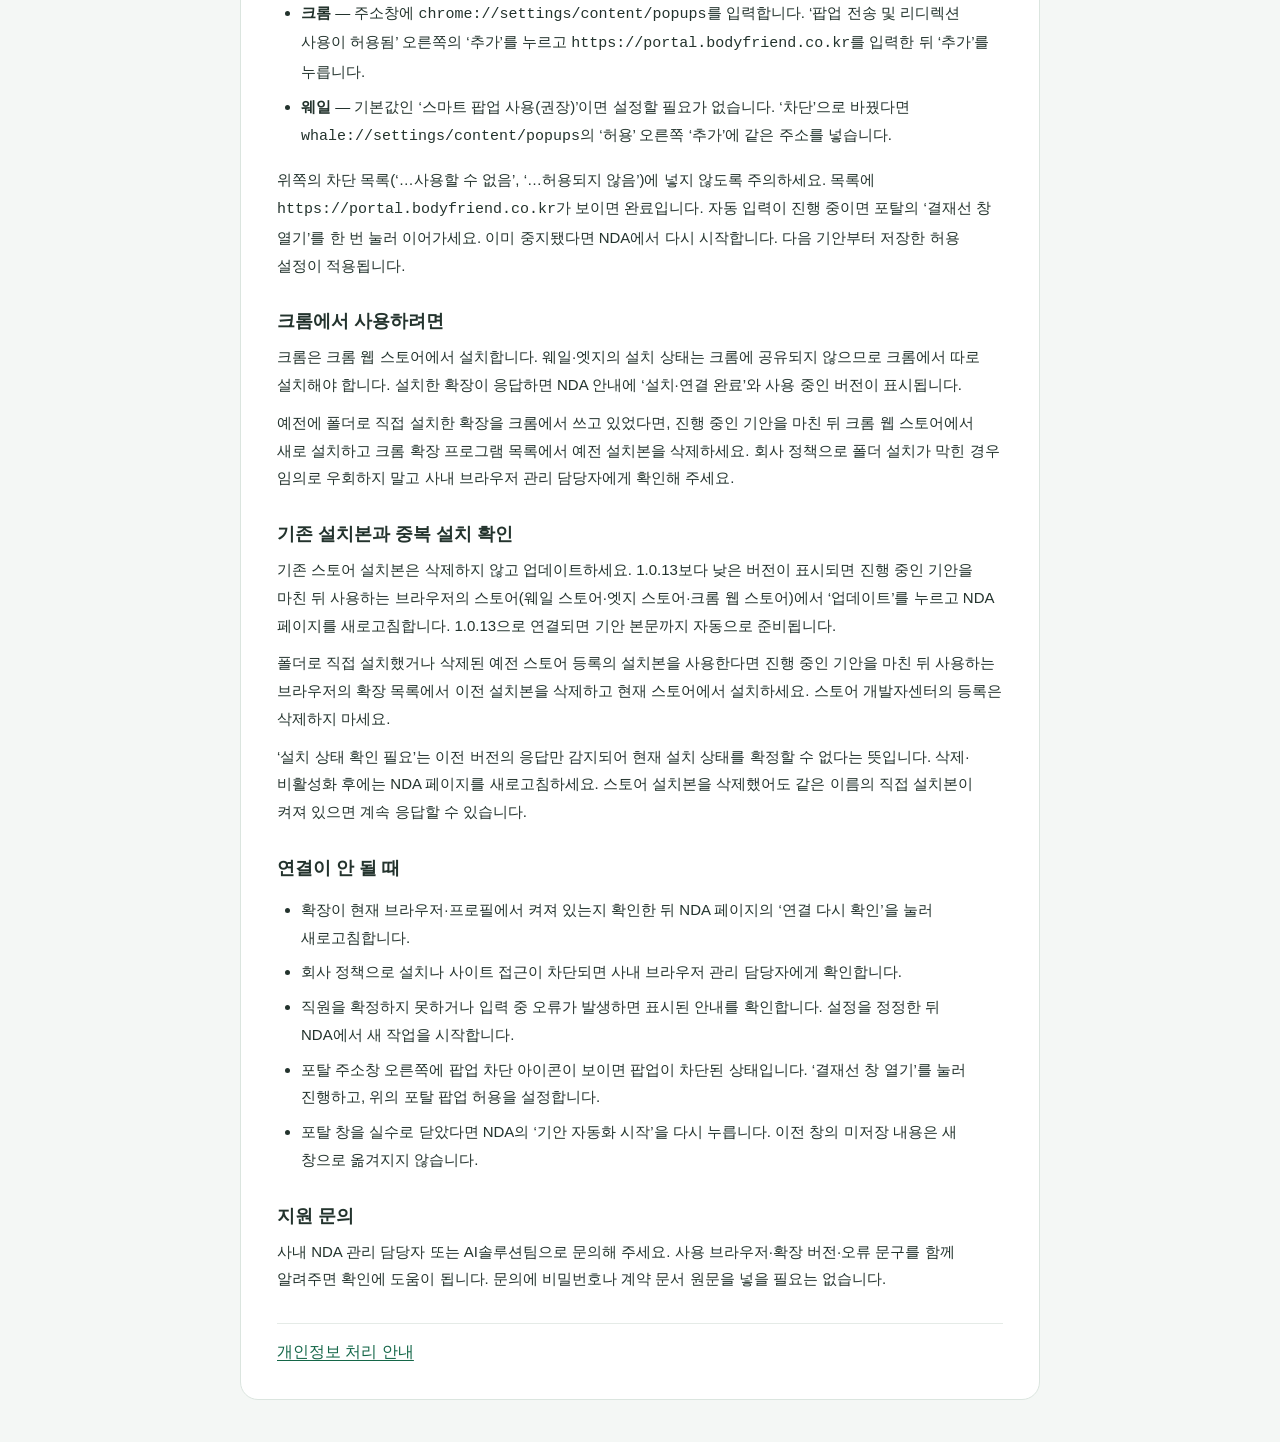
==== commit 4a673dc9: "Link the published Chrome Web Store listing Co-Authored-By: Claude Opus 5.5 <noreply@anthropic.com>" ====
--- a/extension-support.html
+++ b/extension-support.html
@@ -15,18 +15,18 @@
   <p>바디프랜드 NDA 관리 시스템의 기안 제목·결재선·참조자와 현재 프로젝트의 NDA 작성본·법무의견서를 새 워크쓰루 기안 화면에 준비합니다.</p>
   <p class="notice">바디프랜드 내부 업무용 기능입니다. NDA 관리 권한과 워크쓰루 포탈 로그인이 필요하며, 확장 프로그램 설치만으로 사내 정보에 접근할 수는 없습니다.</p>
   <h2>현재 배포 상태</h2>
-  <p class="meta">게시 확인: 웨일 2026년 11월 2일 · 엣지 2026년 11월 4일 · 게시 버전 1.0.13</p>
+  <p class="meta">게시 확인: 웨일 2026년 11월 2일 · 엣지 2026년 11월 4일 · 크롬 2026년 11월 13일 · 게시 버전 1.0.13</p>
   <p class="meta">1.0.13은 NDA 기안 본문 기본값(업체명·프로젝트명·주요 사항·법무 의견·별첨)을 비어 있는 포탈 편집기에 넣는 버전입니다. 이전 버전을 쓰고 있다면 확장 프로그램을 업데이트한 뒤 NDA 페이지를 새로고침해야 기안 자동화를 시작할 수 있습니다.</p>
   <ul>
     <li><strong>웨일 스토어: 게시 완료</strong> — <a href="https://store.whale.naver.com/detail/nmfmeagcplbbgklodnohiffhmlnccmlc" target="_blank" rel="noopener noreferrer">웨일 스토어에서 무료 설치</a>. 압축 해제나 개발자 모드는 필요 없습니다.</li>
     <li><strong>엣지 스토어: 게시 완료</strong> — <a href="https://microsoftedge.microsoft.com/addons/detail/hmmjbiefojgmdlainofboggfjbjlnepg" target="_blank" rel="noopener noreferrer">엣지 스토어에서 무료 설치</a>. 압축 해제나 개발자 모드는 필요 없습니다.</li>
-    <li><strong>크롬 웹 스토어: 심사 중</strong> — 2026년 11월 12일 1.0.13 심사를 요청했습니다. 게시가 확인되면 설치 링크를 안내합니다. 웨일 스토어 링크로 크롬에 설치할 수는 없습니다.</li>
+    <li><strong>크롬 웹 스토어: 게시 완료</strong> — <a href="https://chromewebstore.google.com/detail/fmcgfmkbjkjbhikllppckoahmobbphbp" target="_blank" rel="noopener noreferrer">크롬 웹 스토어에서 무료 설치</a>. 압축 해제나 개발자 모드는 필요 없습니다.</li>
   </ul>
   <h2>설치하고 연결하기</h2>
   <p>NDA의 설치 안내는 웨일·엣지·크롬의 배포 상태와 현재 브라우저의 연결 상태를 각각 보여줍니다. 현재 설치 가능한 브라우저를 선택하고, NDA와 포탈은 같은 브라우저·프로필에서 사용해 주세요.</p>
-  <p>스토어 링크는 현재 브라우저의 새 탭으로 열립니다. 웨일이 자동 설치되거나 실행되지는 않습니다. 웨일이 없다면 <a href="https://whale.naver.com/" target="_blank" rel="noopener noreferrer">공식 다운로드 페이지</a>에서 설치한 뒤 웨일로 NDA를 열어 주세요. 엣지 사용자는 엣지 스토어 링크를 엣지 브라우저에서 열어 설치하세요.</p>
+  <p>스토어 링크는 현재 브라우저의 새 탭으로 열립니다. 웨일이 자동 설치되거나 실행되지는 않습니다. 웨일이 없다면 <a href="https://whale.naver.com/" target="_blank" rel="noopener noreferrer">공식 다운로드 페이지</a>에서 설치한 뒤 웨일로 NDA를 열어 주세요. 엣지 사용자는 엣지 스토어 링크를 엣지에서, 크롬 사용자는 크롬 웹 스토어 링크를 크롬에서 열어 설치하세요.</p>
   <ol>
-    <li>사용할 브라우저에서 해당 스토어 링크를 엽니다. 웨일은 ‘추가하기’, 엣지는 ‘다운로드’ 또는 ‘받기’를 누르고 확장 추가를 확인합니다.</li>
+    <li>사용할 브라우저에서 해당 스토어 링크를 엽니다. 웨일은 ‘추가하기’, 엣지는 ‘다운로드’ 또는 ‘받기’, 크롬은 ‘Chrome에 추가’를 누르고 확장 추가를 확인합니다.</li>
     <li>설치한 브라우저의 같은 프로필에서 NDA 관리 시스템으로 돌아와 ‘연결 다시 확인’을 눌러 새로고침하고 연결 상태를 확인합니다.</li>
     <li>진행 과정의 4단계에서 ‘기안 작성하기’를 누르고, 제목을 확인하거나 수정한 뒤 ‘기안 자동화 시작’을 누릅니다.</li>
     <li>새 포탈 창에서 필요하면 직접 로그인하고 자동 준비가 끝날 때까지 원래 NDA 탭을 열어 둡니다.</li>
@@ -46,11 +46,11 @@
   </ul>
   <p>위쪽의 차단 목록(‘…사용할 수 없음’, ‘…허용되지 않음’)에 넣지 않도록 주의하세요. 목록에 <code>https://portal.bodyfriend.co.kr</code>가 보이면 완료입니다. 자동 입력이 진행 중이면 포탈의 ‘결재선 창 열기’를 한 번 눌러 이어가세요. 이미 중지됐다면 NDA에서 다시 시작합니다. 다음 기안부터 저장한 허용 설정이 적용됩니다.</p>
   <h2>크롬에서 사용하려면</h2>
-  <p>같은 확장 코드를 크롬에서도 사용하도록 구성되어 있습니다. 이미 설치된 확장이 응답하면 NDA 안내에 ‘설치·연결 완료’와 사용 중인 버전이 표시됩니다. 웨일의 설치 상태는 크롬에 공유되지 않습니다.</p>
-  <p>새로 설치할 직원용 크롬 배포는 크롬 웹 스토어에서 심사 중입니다. 게시가 확인되면 이 페이지와 NDA 설치 안내에 설치 링크를 추가합니다. 회사 정책으로 폴더 설치가 막힌 경우 임의로 우회하지 말고 사내 브라우저 관리 담당자에게 확인해 주세요.</p>
+  <p>크롬은 크롬 웹 스토어에서 설치합니다. 웨일·엣지의 설치 상태는 크롬에 공유되지 않으므로 크롬에서 따로 설치해야 합니다. 설치한 확장이 응답하면 NDA 안내에 ‘설치·연결 완료’와 사용 중인 버전이 표시됩니다.</p>
+  <p>예전에 폴더로 직접 설치한 확장을 크롬에서 쓰고 있었다면, 진행 중인 기안을 마친 뒤 크롬 웹 스토어에서 새로 설치하고 크롬 확장 프로그램 목록에서 예전 설치본을 삭제하세요. 회사 정책으로 폴더 설치가 막힌 경우 임의로 우회하지 말고 사내 브라우저 관리 담당자에게 확인해 주세요.</p>
   <h2>기존 설치본과 중복 설치 확인</h2>
-  <p>기존 스토어 설치본은 삭제하지 않고 업데이트하세요. 1.0.13보다 낮은 버전이 표시되면 진행 중인 기안을 마친 뒤 사용하는 브라우저의 스토어(웨일 스토어 또는 엣지 스토어)에서 ‘업데이트’를 누르고 NDA 페이지를 새로고침합니다. 1.0.13으로 연결되면 기안 본문까지 자동으로 준비됩니다.</p>
-  <p>폴더로 직접 설치했거나 삭제된 예전 스토어 등록의 설치본을 사용한다면 진행 중인 기안을 마친 뒤 웨일 확장앱 목록에서 이전 설치본을 삭제하고 현재 스토어에서 설치하세요. 스토어 개발자센터의 등록은 삭제하지 마세요.</p>
+  <p>기존 스토어 설치본은 삭제하지 않고 업데이트하세요. 1.0.13보다 낮은 버전이 표시되면 진행 중인 기안을 마친 뒤 사용하는 브라우저의 스토어(웨일 스토어·엣지 스토어·크롬 웹 스토어)에서 ‘업데이트’를 누르고 NDA 페이지를 새로고침합니다. 1.0.13으로 연결되면 기안 본문까지 자동으로 준비됩니다.</p>
+  <p>폴더로 직접 설치했거나 삭제된 예전 스토어 등록의 설치본을 사용한다면 진행 중인 기안을 마친 뒤 사용하는 브라우저의 확장 목록에서 이전 설치본을 삭제하고 현재 스토어에서 설치하세요. 스토어 개발자센터의 등록은 삭제하지 마세요.</p>
   <p>‘설치 상태 확인 필요’는 이전 버전의 응답만 감지되어 현재 설치 상태를 확정할 수 없다는 뜻입니다. 삭제·비활성화 후에는 NDA 페이지를 새로고침하세요. 스토어 설치본을 삭제했어도 같은 이름의 직접 설치본이 켜져 있으면 계속 응답할 수 있습니다.</p>
   <h2>연결이 안 될 때</h2>
   <ul>
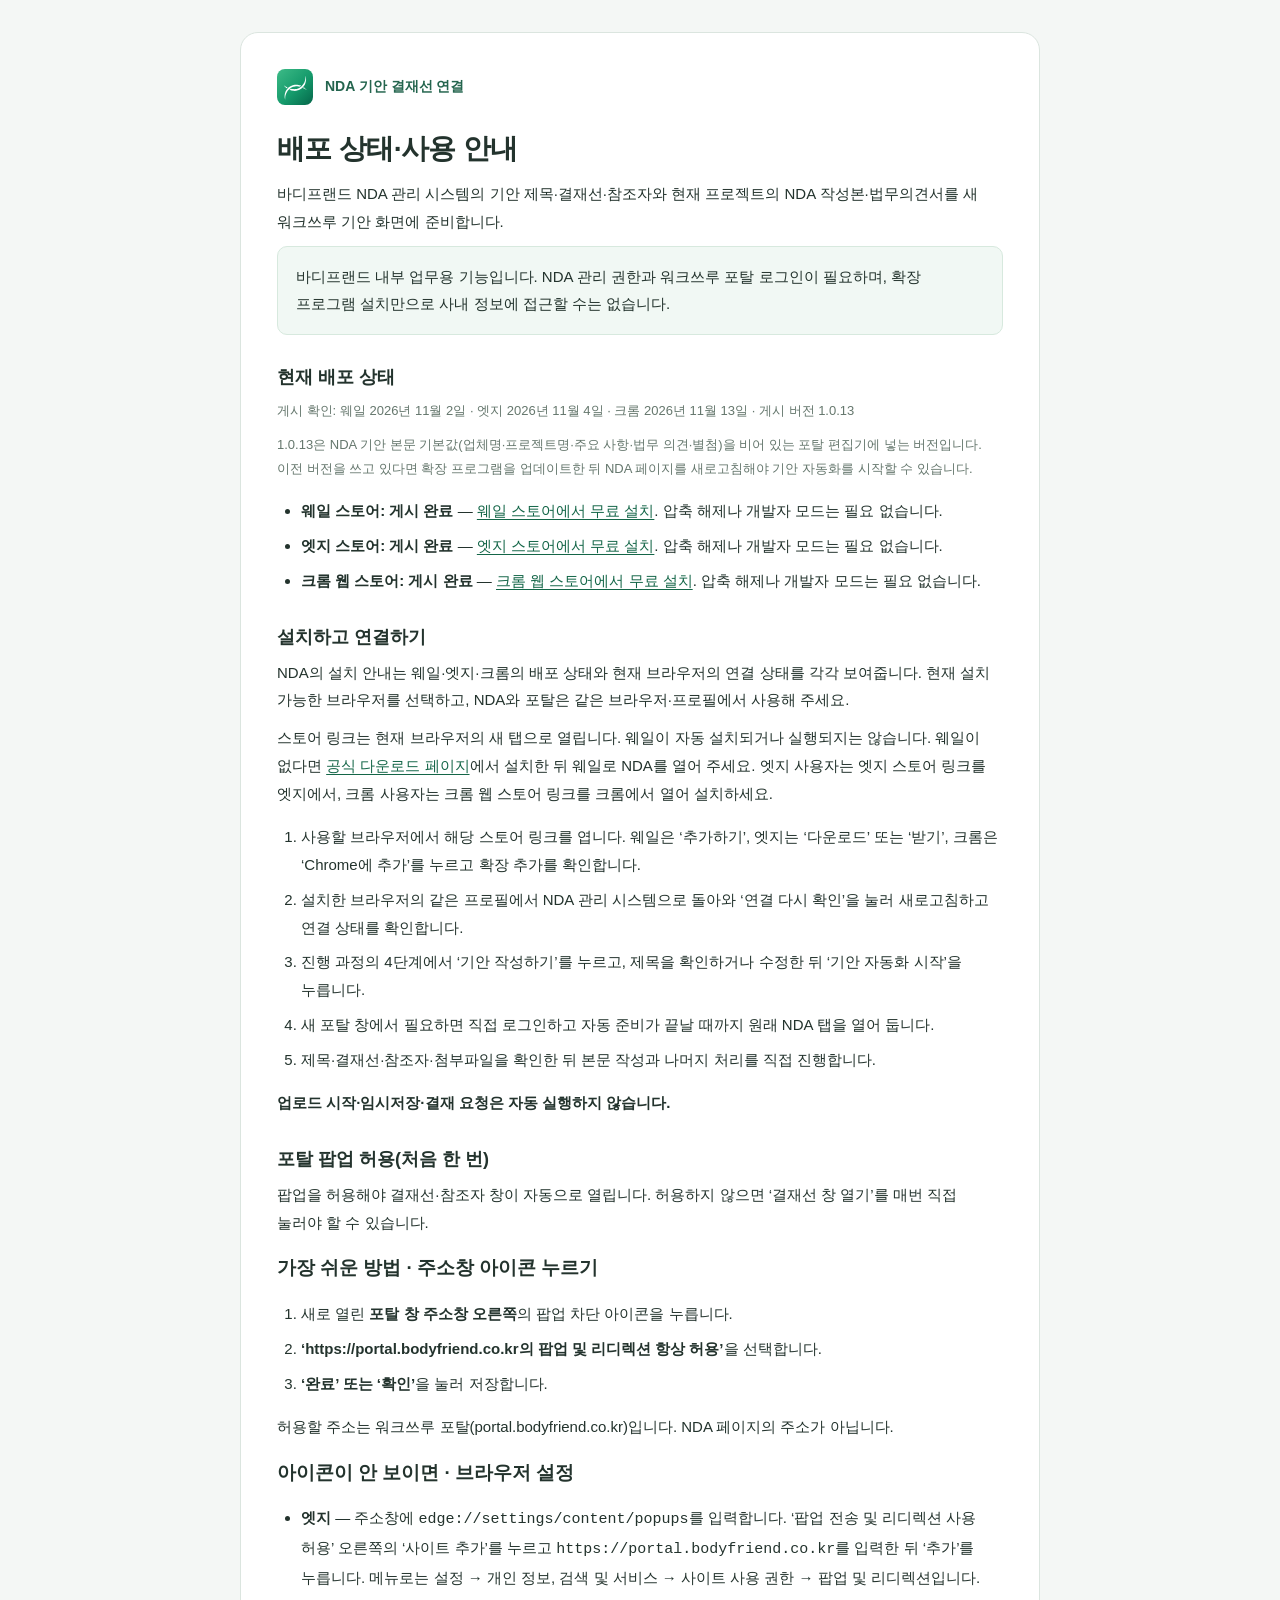
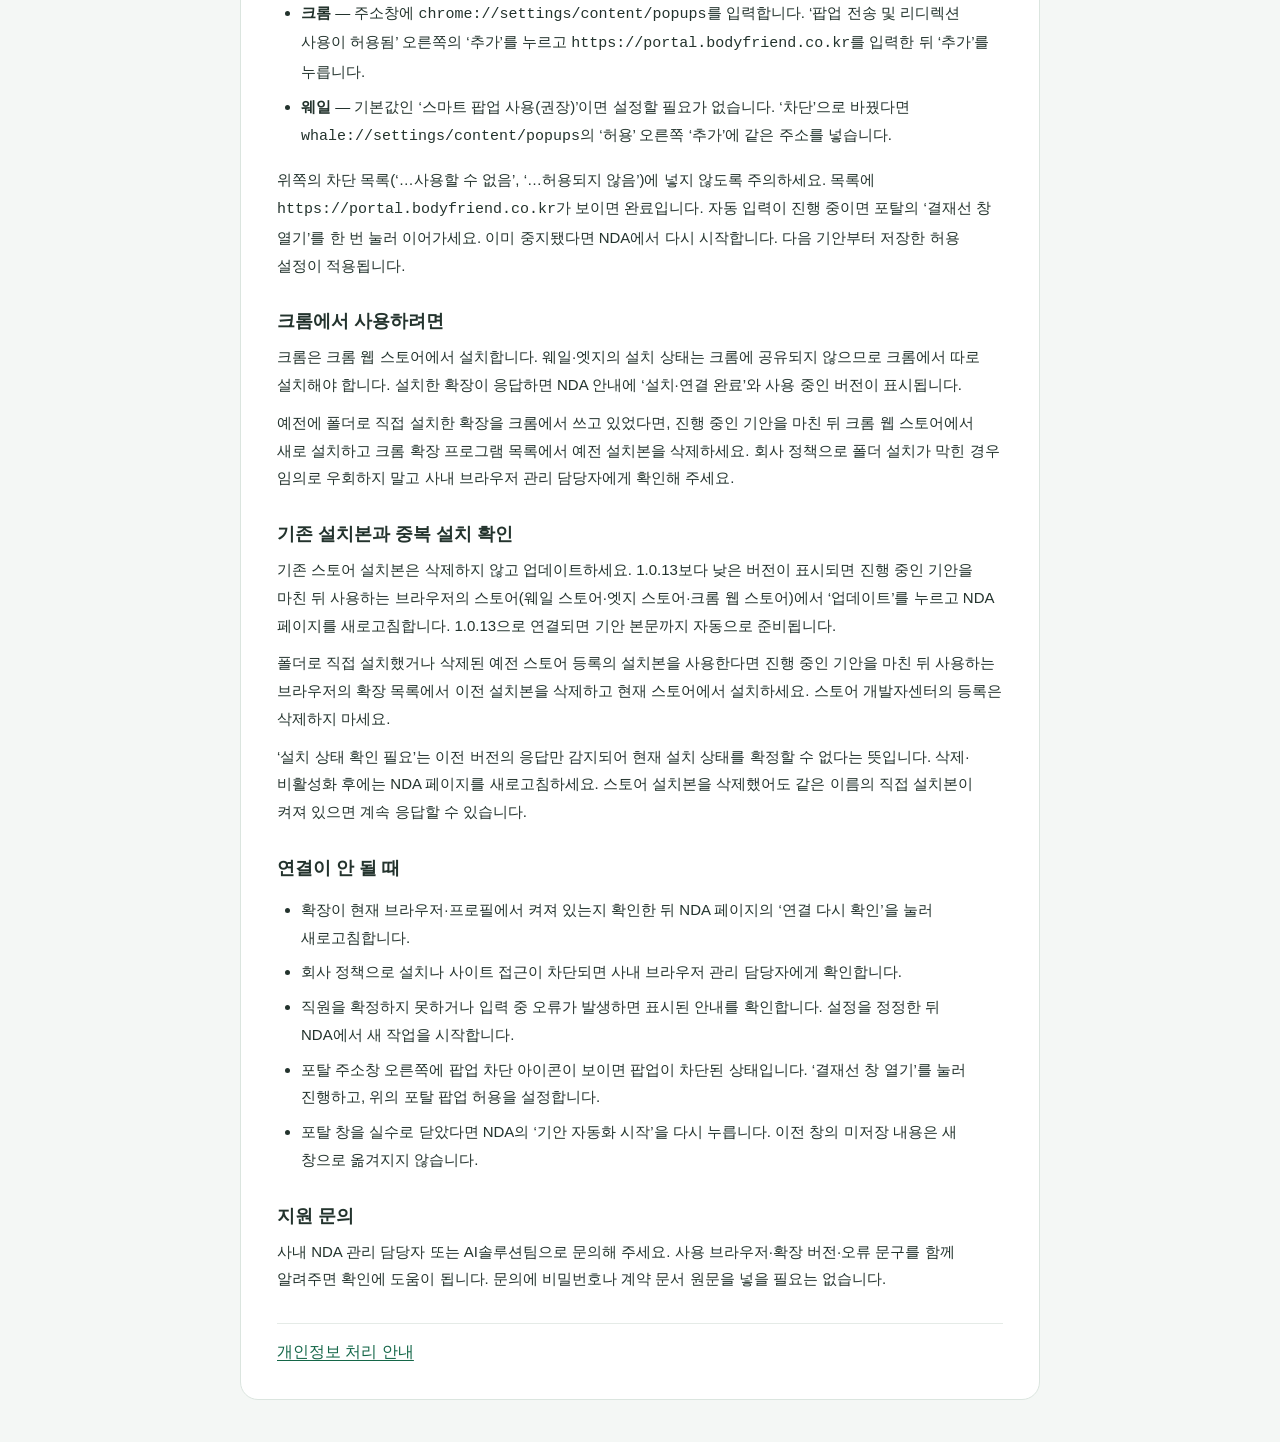
==== commit dfa846bd: "Use the new green brand mark Co-Authored-By: Claude Opus 5.5 <noreply@anthropic.com>" ====
--- a/extension-support.html
+++ b/extension-support.html
@@ -5,12 +5,12 @@
   <meta name="viewport" content="width=device-width, initial-scale=1.0">
   <title>사용 및 지원 안내 · NDA 기안 결재선 연결</title>
   <meta name="description" content="NDA 기안 결재선 연결의 스토어 설치 방법과 연결 및 지원 안내입니다.">
-  <link rel="icon" href="./favicon.svg" type="image/svg+xml">
+  <link rel="icon" href="./favicon.svg?v=20261118" type="image/svg+xml">
   <link rel="stylesheet" href="./extension-info.css">
 </head>
 <body>
 <main>
-  <div class="brand"><img src="./favicon.svg" alt="">NDA 기안 결재선 연결</div>
+  <div class="brand"><img src="./favicon.svg?v=20261118" alt="">NDA 기안 결재선 연결</div>
   <h1>배포 상태·사용 안내</h1>
   <p>바디프랜드 NDA 관리 시스템의 기안 제목·결재선·참조자와 현재 프로젝트의 NDA 작성본·법무의견서를 새 워크쓰루 기안 화면에 준비합니다.</p>
   <p class="notice">바디프랜드 내부 업무용 기능입니다. NDA 관리 권한과 워크쓰루 포탈 로그인이 필요하며, 확장 프로그램 설치만으로 사내 정보에 접근할 수는 없습니다.</p>
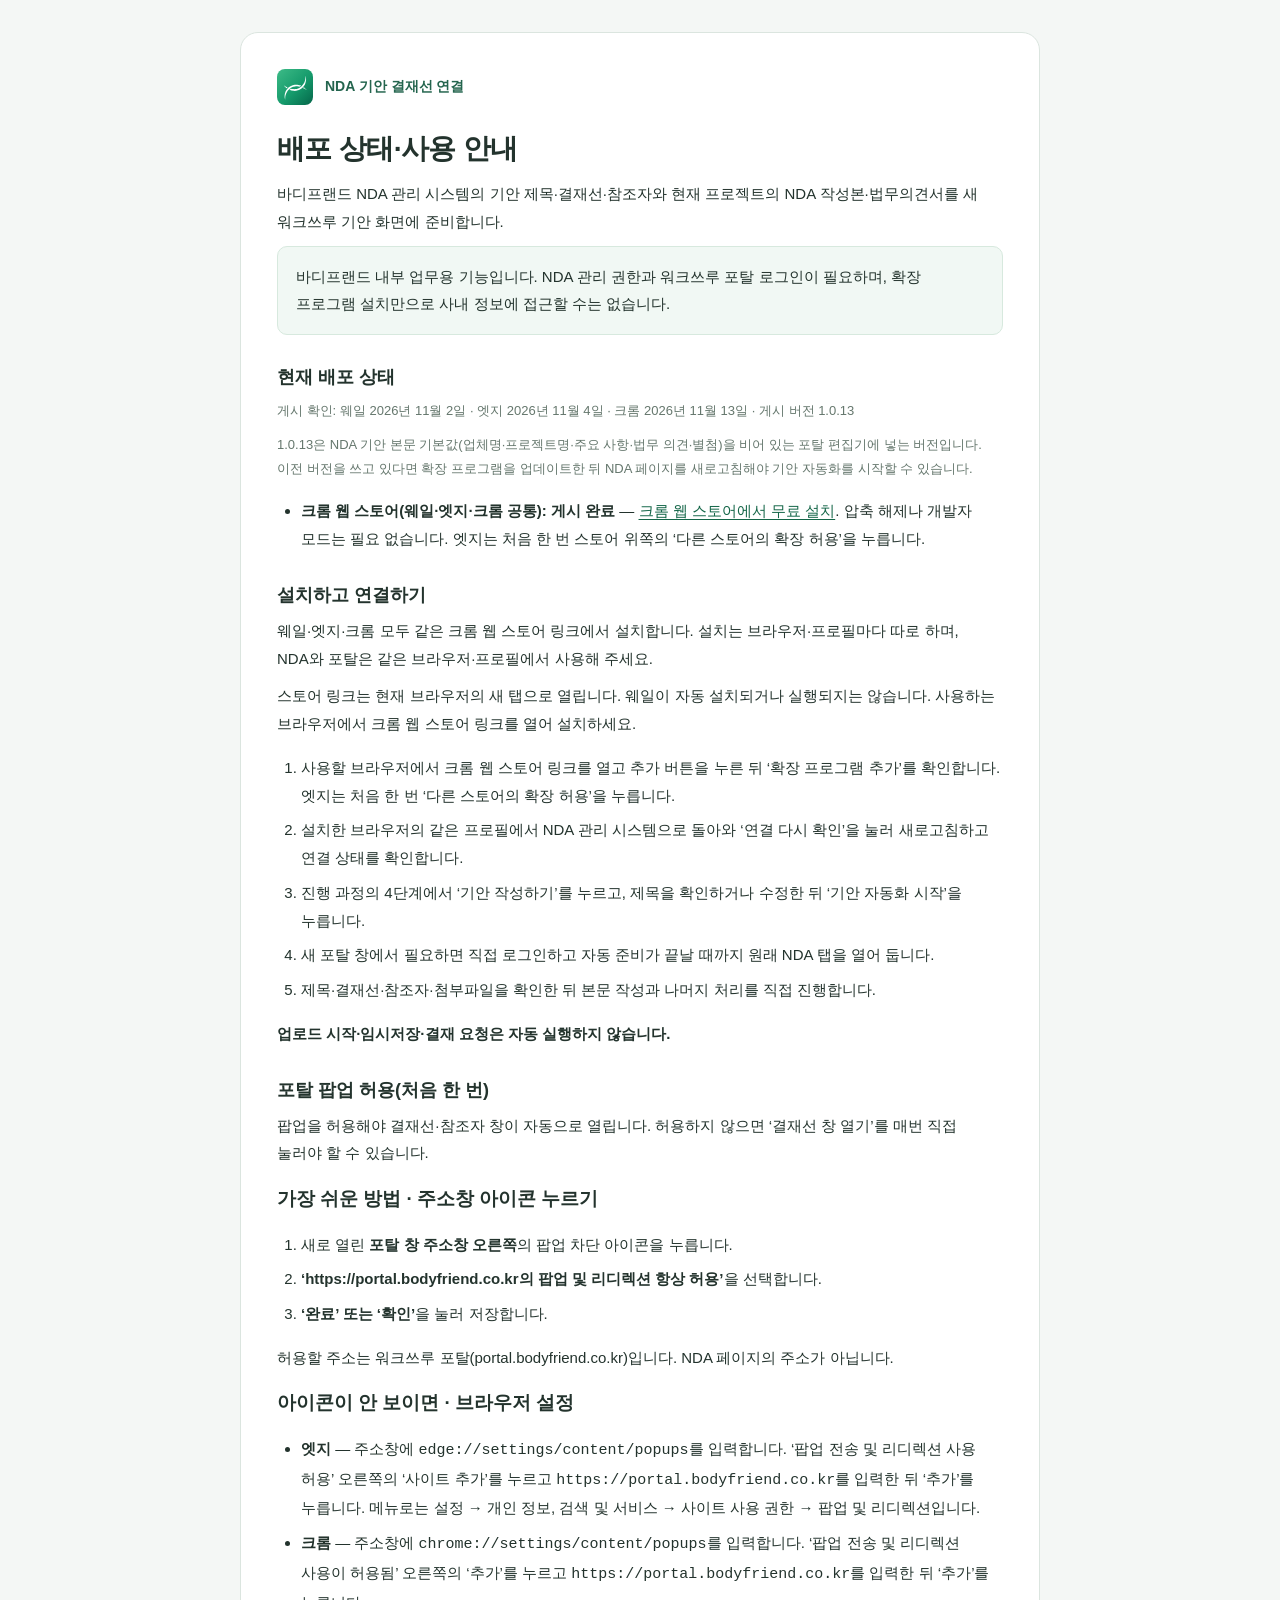
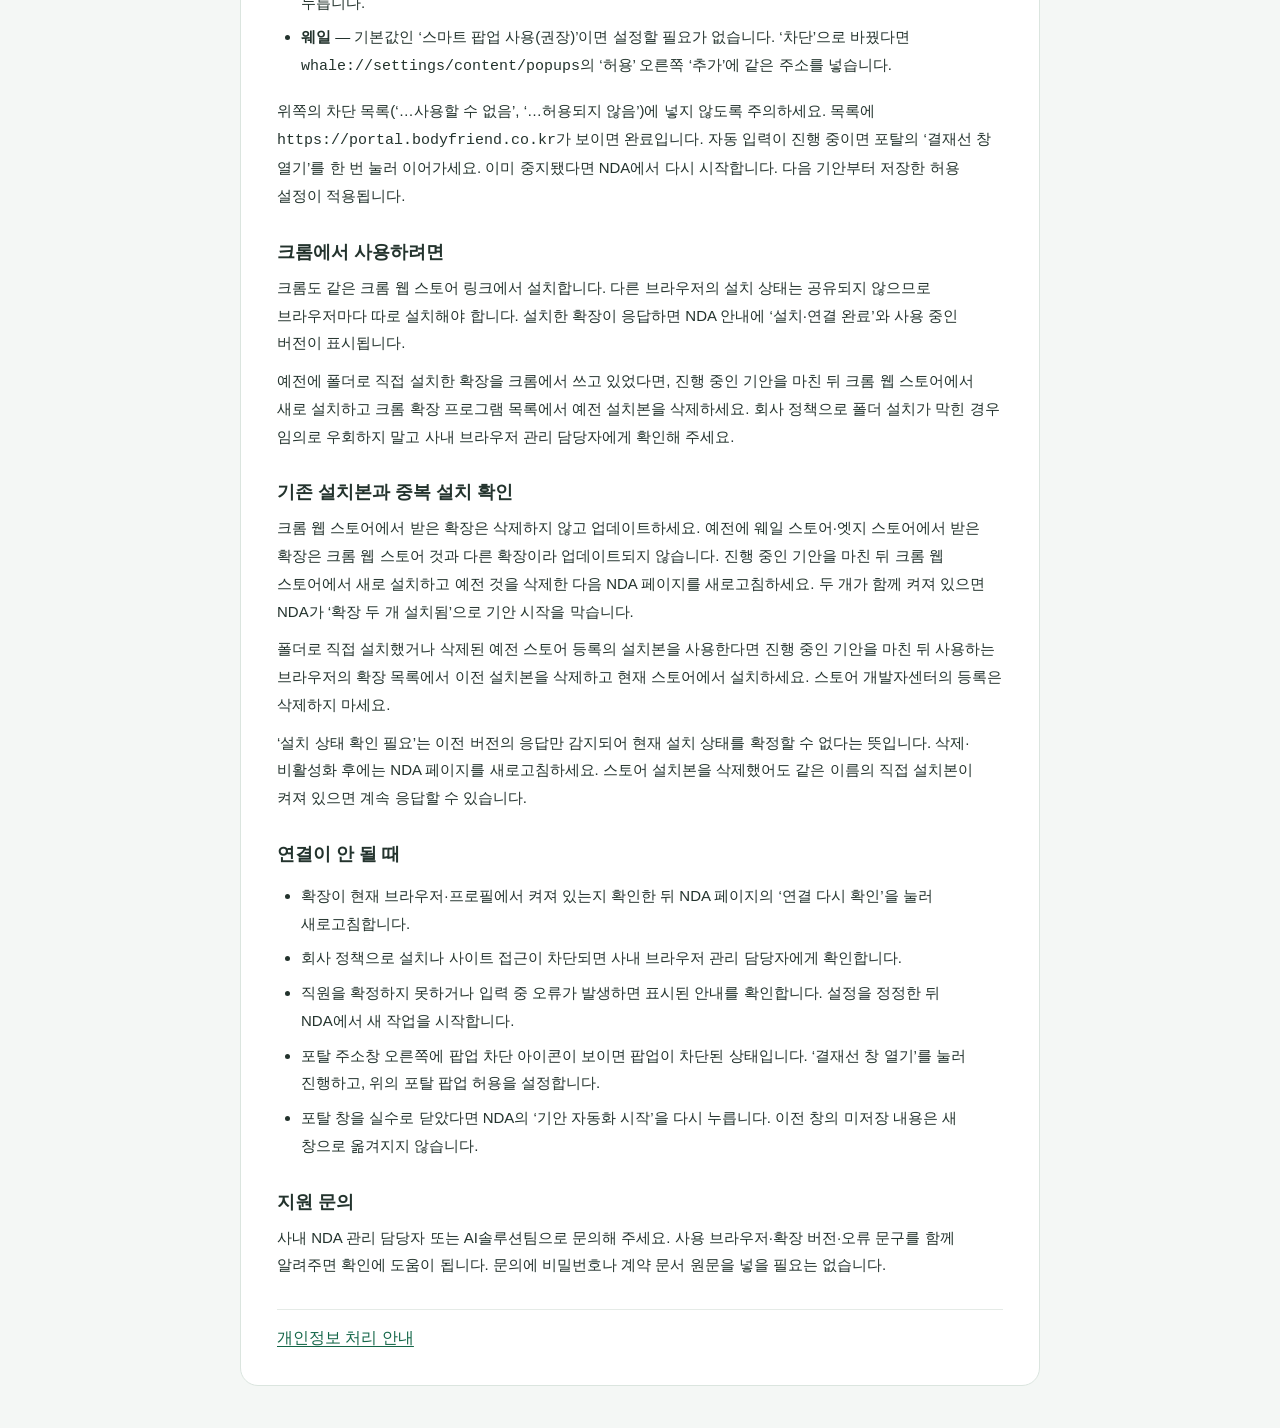
==== commit a695bef5: "Install from the Chrome Web Store on Whale, Edge and Chrome Co-Authored-By: Claude Opus 5.5 <noreply" ====
--- a/extension-support.html
+++ b/extension-support.html
@@ -18,15 +18,13 @@
   <p class="meta">게시 확인: 웨일 2026년 11월 2일 · 엣지 2026년 11월 4일 · 크롬 2026년 11월 13일 · 게시 버전 1.0.13</p>
   <p class="meta">1.0.13은 NDA 기안 본문 기본값(업체명·프로젝트명·주요 사항·법무 의견·별첨)을 비어 있는 포탈 편집기에 넣는 버전입니다. 이전 버전을 쓰고 있다면 확장 프로그램을 업데이트한 뒤 NDA 페이지를 새로고침해야 기안 자동화를 시작할 수 있습니다.</p>
   <ul>
-    <li><strong>웨일 스토어: 게시 완료</strong> — <a href="https://store.whale.naver.com/detail/nmfmeagcplbbgklodnohiffhmlnccmlc" target="_blank" rel="noopener noreferrer">웨일 스토어에서 무료 설치</a>. 압축 해제나 개발자 모드는 필요 없습니다.</li>
-    <li><strong>엣지 스토어: 게시 완료</strong> — <a href="https://microsoftedge.microsoft.com/addons/detail/hmmjbiefojgmdlainofboggfjbjlnepg" target="_blank" rel="noopener noreferrer">엣지 스토어에서 무료 설치</a>. 압축 해제나 개발자 모드는 필요 없습니다.</li>
-    <li><strong>크롬 웹 스토어: 게시 완료</strong> — <a href="https://chromewebstore.google.com/detail/fmcgfmkbjkjbhikllppckoahmobbphbp" target="_blank" rel="noopener noreferrer">크롬 웹 스토어에서 무료 설치</a>. 압축 해제나 개발자 모드는 필요 없습니다.</li>
+    <li><strong>크롬 웹 스토어(웨일·엣지·크롬 공통): 게시 완료</strong> — <a href="https://chromewebstore.google.com/detail/fmcgfmkbjkjbhikllppckoahmobbphbp" target="_blank" rel="noopener noreferrer">크롬 웹 스토어에서 무료 설치</a>. 압축 해제나 개발자 모드는 필요 없습니다. 엣지는 처음 한 번 스토어 위쪽의 ‘다른 스토어의 확장 허용’을 누릅니다.</li>
   </ul>
   <h2>설치하고 연결하기</h2>
-  <p>NDA의 설치 안내는 웨일·엣지·크롬의 배포 상태와 현재 브라우저의 연결 상태를 각각 보여줍니다. 현재 설치 가능한 브라우저를 선택하고, NDA와 포탈은 같은 브라우저·프로필에서 사용해 주세요.</p>
-  <p>스토어 링크는 현재 브라우저의 새 탭으로 열립니다. 웨일이 자동 설치되거나 실행되지는 않습니다. 웨일이 없다면 <a href="https://whale.naver.com/" target="_blank" rel="noopener noreferrer">공식 다운로드 페이지</a>에서 설치한 뒤 웨일로 NDA를 열어 주세요. 엣지 사용자는 엣지 스토어 링크를 엣지에서, 크롬 사용자는 크롬 웹 스토어 링크를 크롬에서 열어 설치하세요.</p>
+  <p>웨일·엣지·크롬 모두 같은 크롬 웹 스토어 링크에서 설치합니다. 설치는 브라우저·프로필마다 따로 하며, NDA와 포탈은 같은 브라우저·프로필에서 사용해 주세요.</p>
+  <p>스토어 링크는 현재 브라우저의 새 탭으로 열립니다. 웨일이 자동 설치되거나 실행되지는 않습니다. 사용하는 브라우저에서 크롬 웹 스토어 링크를 열어 설치하세요.</p>
   <ol>
-    <li>사용할 브라우저에서 해당 스토어 링크를 엽니다. 웨일은 ‘추가하기’, 엣지는 ‘다운로드’ 또는 ‘받기’, 크롬은 ‘Chrome에 추가’를 누르고 확장 추가를 확인합니다.</li>
+    <li>사용할 브라우저에서 크롬 웹 스토어 링크를 열고 추가 버튼을 누른 뒤 ‘확장 프로그램 추가’를 확인합니다. 엣지는 처음 한 번 ‘다른 스토어의 확장 허용’을 누릅니다.</li>
     <li>설치한 브라우저의 같은 프로필에서 NDA 관리 시스템으로 돌아와 ‘연결 다시 확인’을 눌러 새로고침하고 연결 상태를 확인합니다.</li>
     <li>진행 과정의 4단계에서 ‘기안 작성하기’를 누르고, 제목을 확인하거나 수정한 뒤 ‘기안 자동화 시작’을 누릅니다.</li>
     <li>새 포탈 창에서 필요하면 직접 로그인하고 자동 준비가 끝날 때까지 원래 NDA 탭을 열어 둡니다.</li>
@@ -46,10 +44,10 @@
   </ul>
   <p>위쪽의 차단 목록(‘…사용할 수 없음’, ‘…허용되지 않음’)에 넣지 않도록 주의하세요. 목록에 <code>https://portal.bodyfriend.co.kr</code>가 보이면 완료입니다. 자동 입력이 진행 중이면 포탈의 ‘결재선 창 열기’를 한 번 눌러 이어가세요. 이미 중지됐다면 NDA에서 다시 시작합니다. 다음 기안부터 저장한 허용 설정이 적용됩니다.</p>
   <h2>크롬에서 사용하려면</h2>
-  <p>크롬은 크롬 웹 스토어에서 설치합니다. 웨일·엣지의 설치 상태는 크롬에 공유되지 않으므로 크롬에서 따로 설치해야 합니다. 설치한 확장이 응답하면 NDA 안내에 ‘설치·연결 완료’와 사용 중인 버전이 표시됩니다.</p>
+  <p>크롬도 같은 크롬 웹 스토어 링크에서 설치합니다. 다른 브라우저의 설치 상태는 공유되지 않으므로 브라우저마다 따로 설치해야 합니다. 설치한 확장이 응답하면 NDA 안내에 ‘설치·연결 완료’와 사용 중인 버전이 표시됩니다.</p>
   <p>예전에 폴더로 직접 설치한 확장을 크롬에서 쓰고 있었다면, 진행 중인 기안을 마친 뒤 크롬 웹 스토어에서 새로 설치하고 크롬 확장 프로그램 목록에서 예전 설치본을 삭제하세요. 회사 정책으로 폴더 설치가 막힌 경우 임의로 우회하지 말고 사내 브라우저 관리 담당자에게 확인해 주세요.</p>
   <h2>기존 설치본과 중복 설치 확인</h2>
-  <p>기존 스토어 설치본은 삭제하지 않고 업데이트하세요. 1.0.13보다 낮은 버전이 표시되면 진행 중인 기안을 마친 뒤 사용하는 브라우저의 스토어(웨일 스토어·엣지 스토어·크롬 웹 스토어)에서 ‘업데이트’를 누르고 NDA 페이지를 새로고침합니다. 1.0.13으로 연결되면 기안 본문까지 자동으로 준비됩니다.</p>
+  <p>크롬 웹 스토어에서 받은 확장은 삭제하지 않고 업데이트하세요. 예전에 웨일 스토어·엣지 스토어에서 받은 확장은 크롬 웹 스토어 것과 다른 확장이라 업데이트되지 않습니다. 진행 중인 기안을 마친 뒤 크롬 웹 스토어에서 새로 설치하고 예전 것을 삭제한 다음 NDA 페이지를 새로고침하세요. 두 개가 함께 켜져 있으면 NDA가 ‘확장 두 개 설치됨’으로 기안 시작을 막습니다.</p>
   <p>폴더로 직접 설치했거나 삭제된 예전 스토어 등록의 설치본을 사용한다면 진행 중인 기안을 마친 뒤 사용하는 브라우저의 확장 목록에서 이전 설치본을 삭제하고 현재 스토어에서 설치하세요. 스토어 개발자센터의 등록은 삭제하지 마세요.</p>
   <p>‘설치 상태 확인 필요’는 이전 버전의 응답만 감지되어 현재 설치 상태를 확정할 수 없다는 뜻입니다. 삭제·비활성화 후에는 NDA 페이지를 새로고침하세요. 스토어 설치본을 삭제했어도 같은 이름의 직접 설치본이 켜져 있으면 계속 응답할 수 있습니다.</p>
   <h2>연결이 안 될 때</h2>
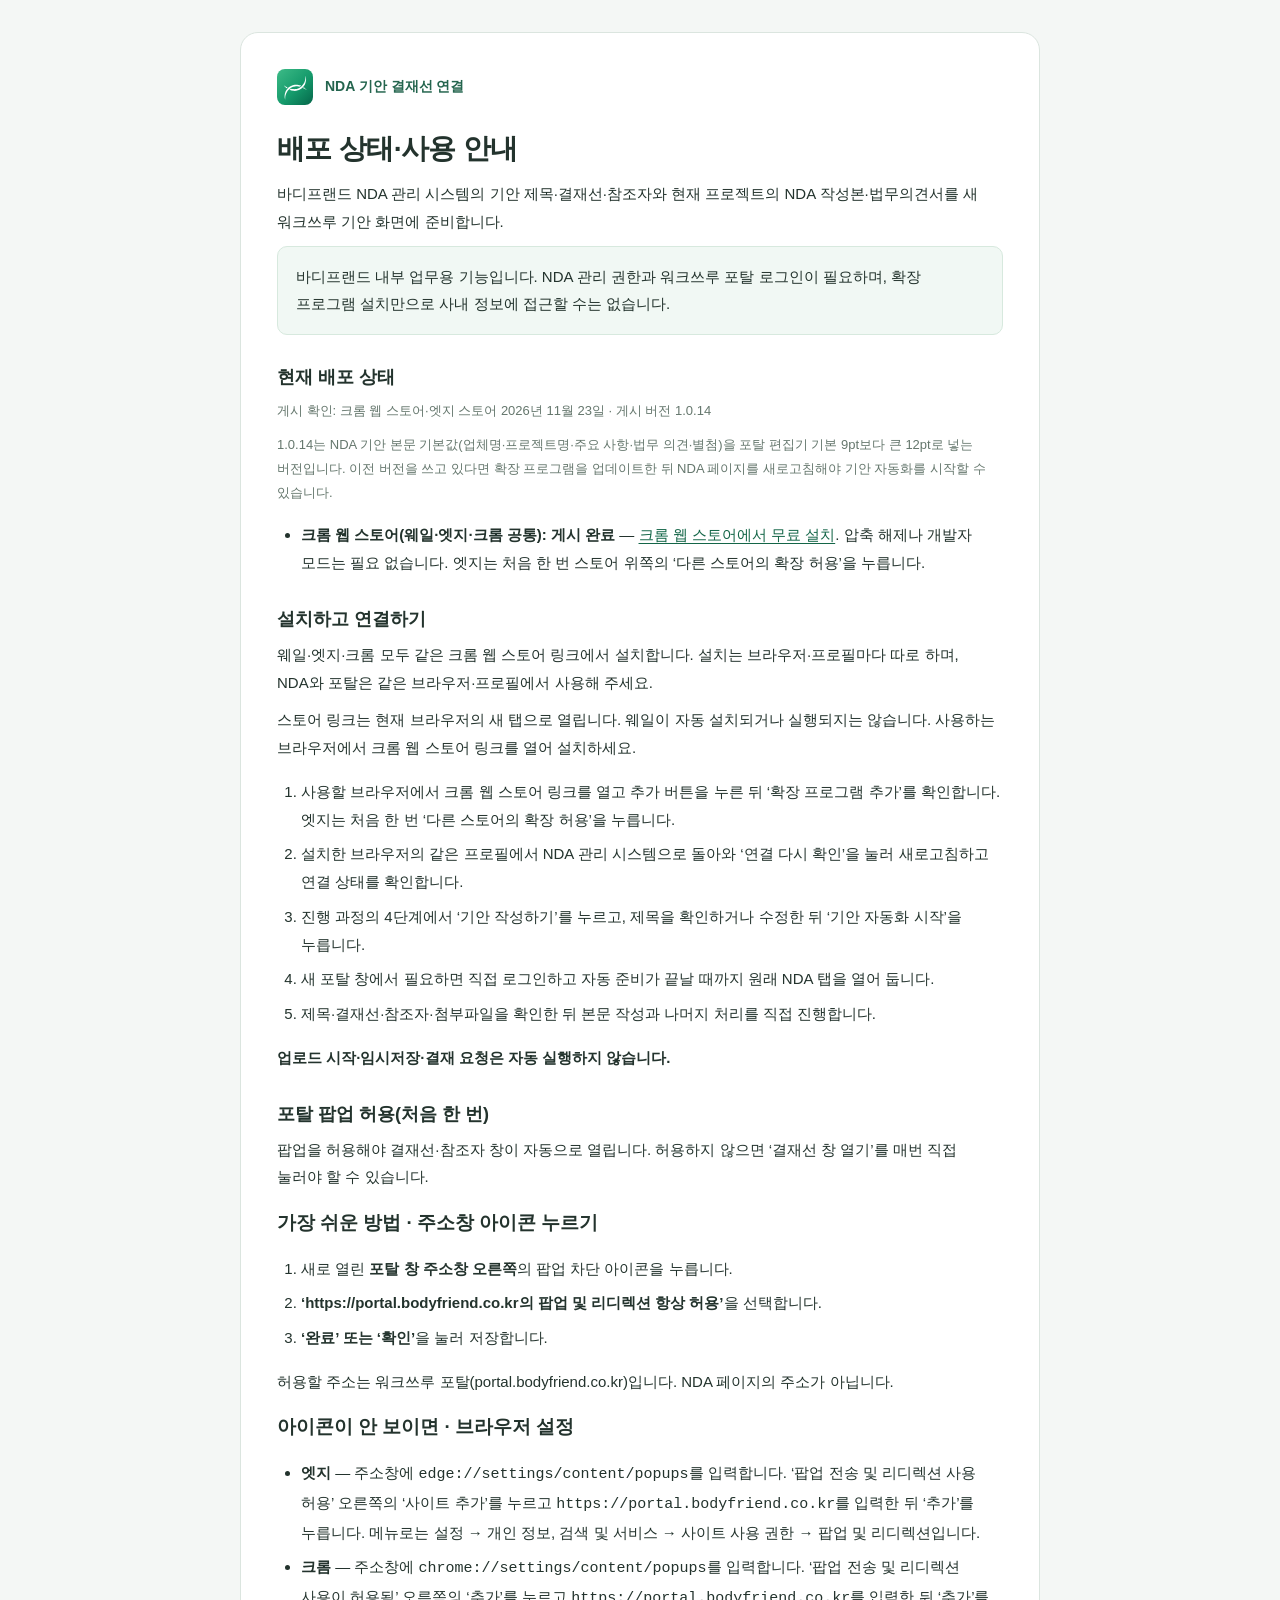
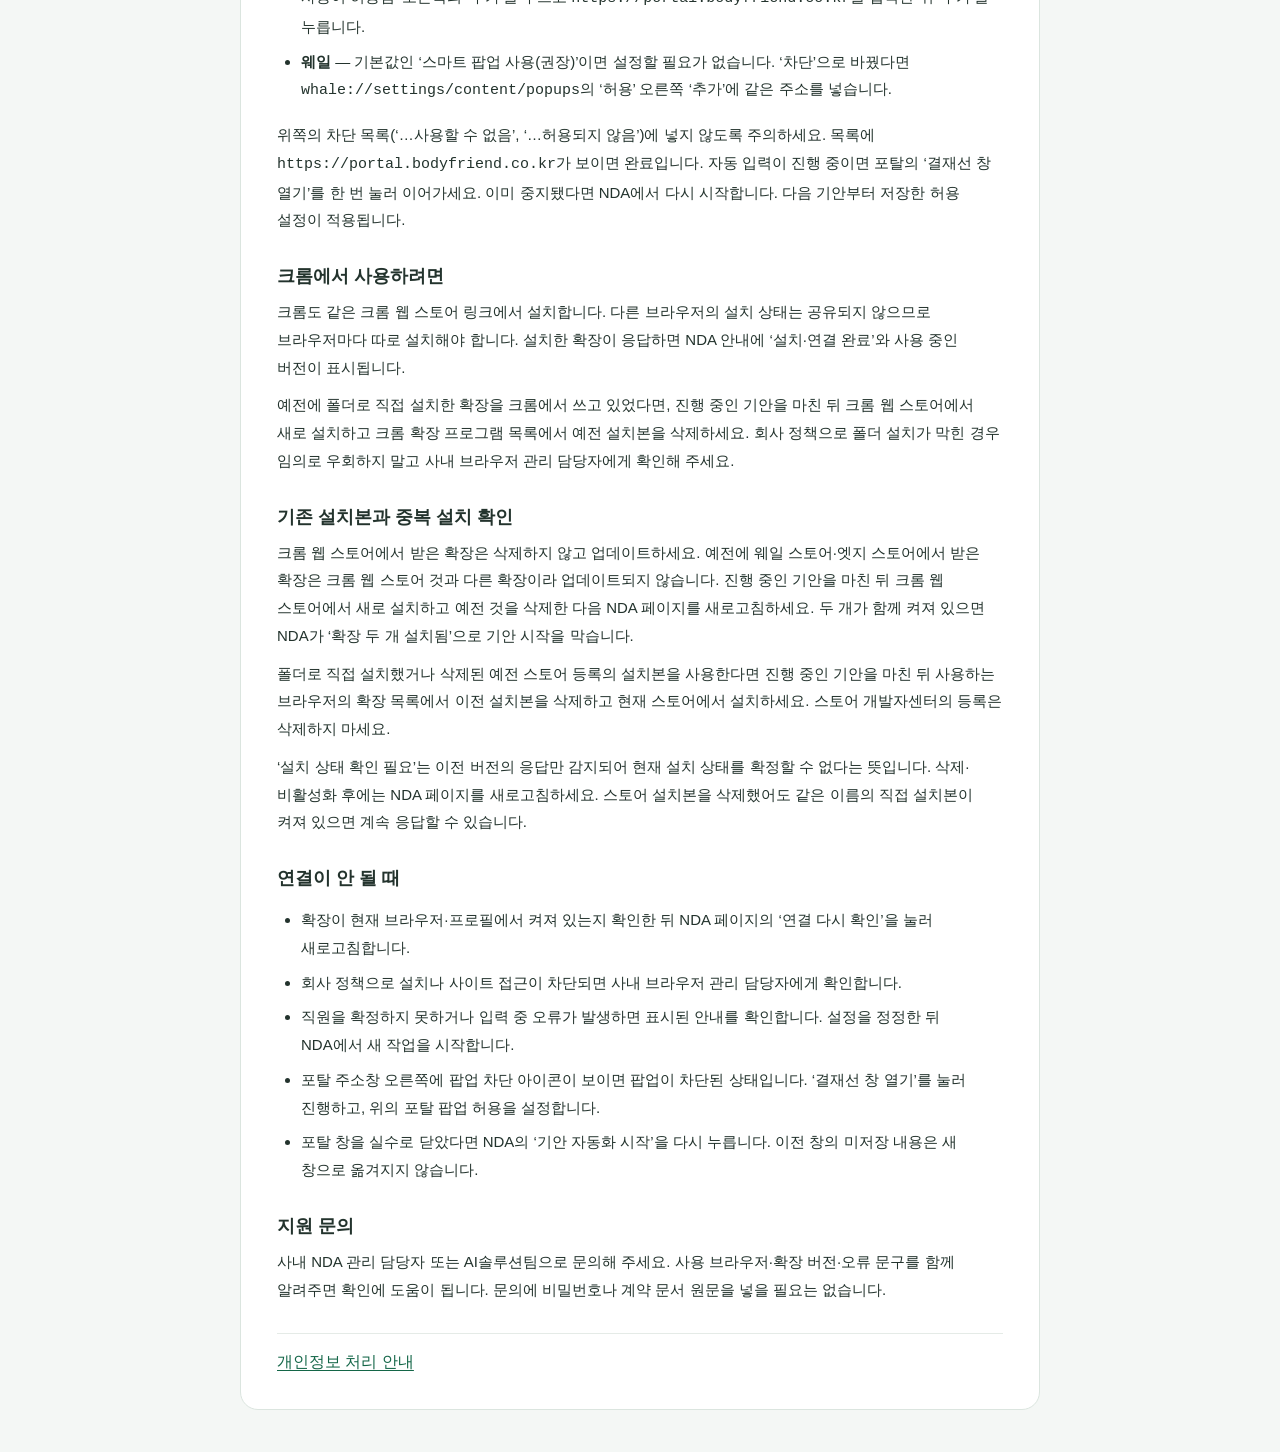
==== commit d7ca29e5: "Extension 1.0.14 published Co-Authored-By: Claude Opus 5.5 <noreply@anthropic.com>" ====
--- a/extension-support.html
+++ b/extension-support.html
@@ -15,8 +15,8 @@
   <p>바디프랜드 NDA 관리 시스템의 기안 제목·결재선·참조자와 현재 프로젝트의 NDA 작성본·법무의견서를 새 워크쓰루 기안 화면에 준비합니다.</p>
   <p class="notice">바디프랜드 내부 업무용 기능입니다. NDA 관리 권한과 워크쓰루 포탈 로그인이 필요하며, 확장 프로그램 설치만으로 사내 정보에 접근할 수는 없습니다.</p>
   <h2>현재 배포 상태</h2>
-  <p class="meta">게시 확인: 웨일 2026년 11월 2일 · 엣지 2026년 11월 4일 · 크롬 2026년 11월 13일 · 게시 버전 1.0.13</p>
-  <p class="meta">1.0.13은 NDA 기안 본문 기본값(업체명·프로젝트명·주요 사항·법무 의견·별첨)을 비어 있는 포탈 편집기에 넣는 버전입니다. 이전 버전을 쓰고 있다면 확장 프로그램을 업데이트한 뒤 NDA 페이지를 새로고침해야 기안 자동화를 시작할 수 있습니다.</p>
+  <p class="meta">게시 확인: 크롬 웹 스토어·엣지 스토어 2026년 11월 23일 · 게시 버전 1.0.14</p>
+  <p class="meta">1.0.14는 NDA 기안 본문 기본값(업체명·프로젝트명·주요 사항·법무 의견·별첨)을 포탈 편집기 기본 9pt보다 큰 12pt로 넣는 버전입니다. 이전 버전을 쓰고 있다면 확장 프로그램을 업데이트한 뒤 NDA 페이지를 새로고침해야 기안 자동화를 시작할 수 있습니다.</p>
   <ul>
     <li><strong>크롬 웹 스토어(웨일·엣지·크롬 공통): 게시 완료</strong> — <a href="https://chromewebstore.google.com/detail/fmcgfmkbjkjbhikllppckoahmobbphbp" target="_blank" rel="noopener noreferrer">크롬 웹 스토어에서 무료 설치</a>. 압축 해제나 개발자 모드는 필요 없습니다. 엣지는 처음 한 번 스토어 위쪽의 ‘다른 스토어의 확장 허용’을 누릅니다.</li>
   </ul>
